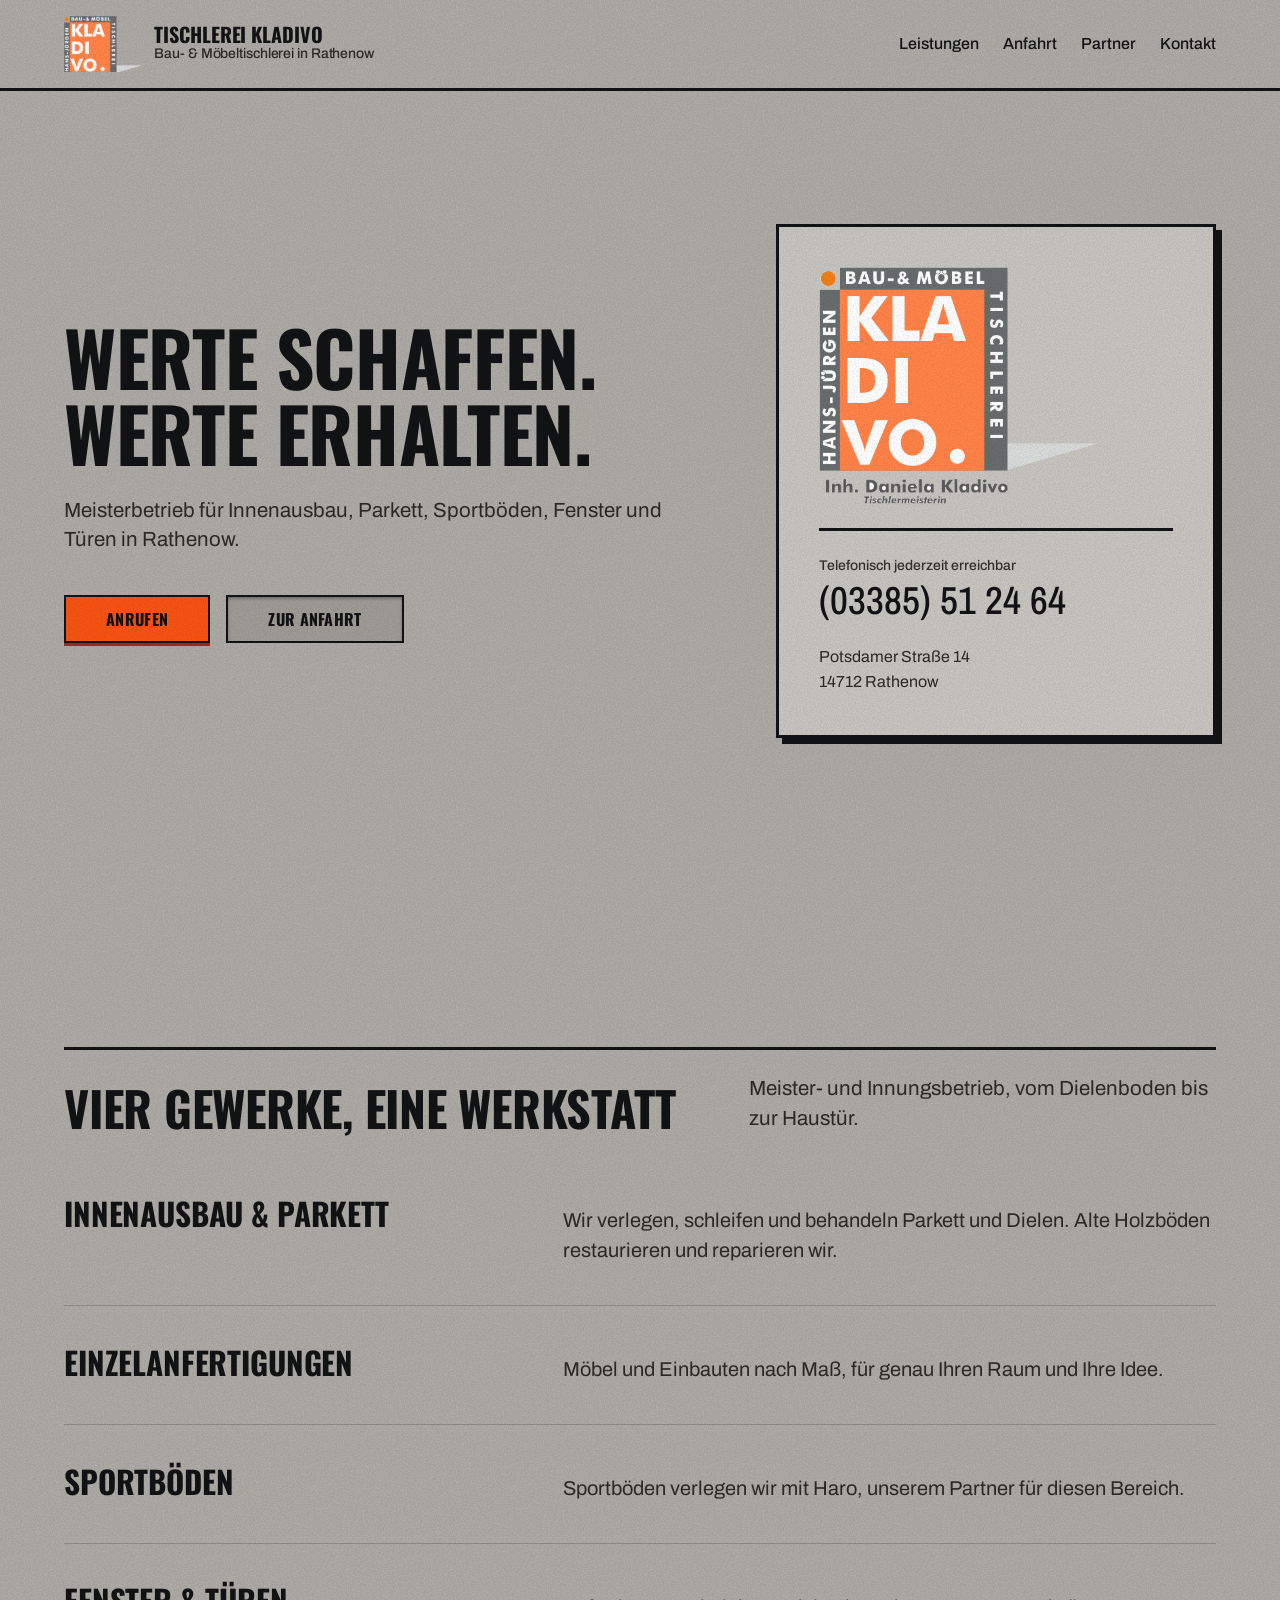
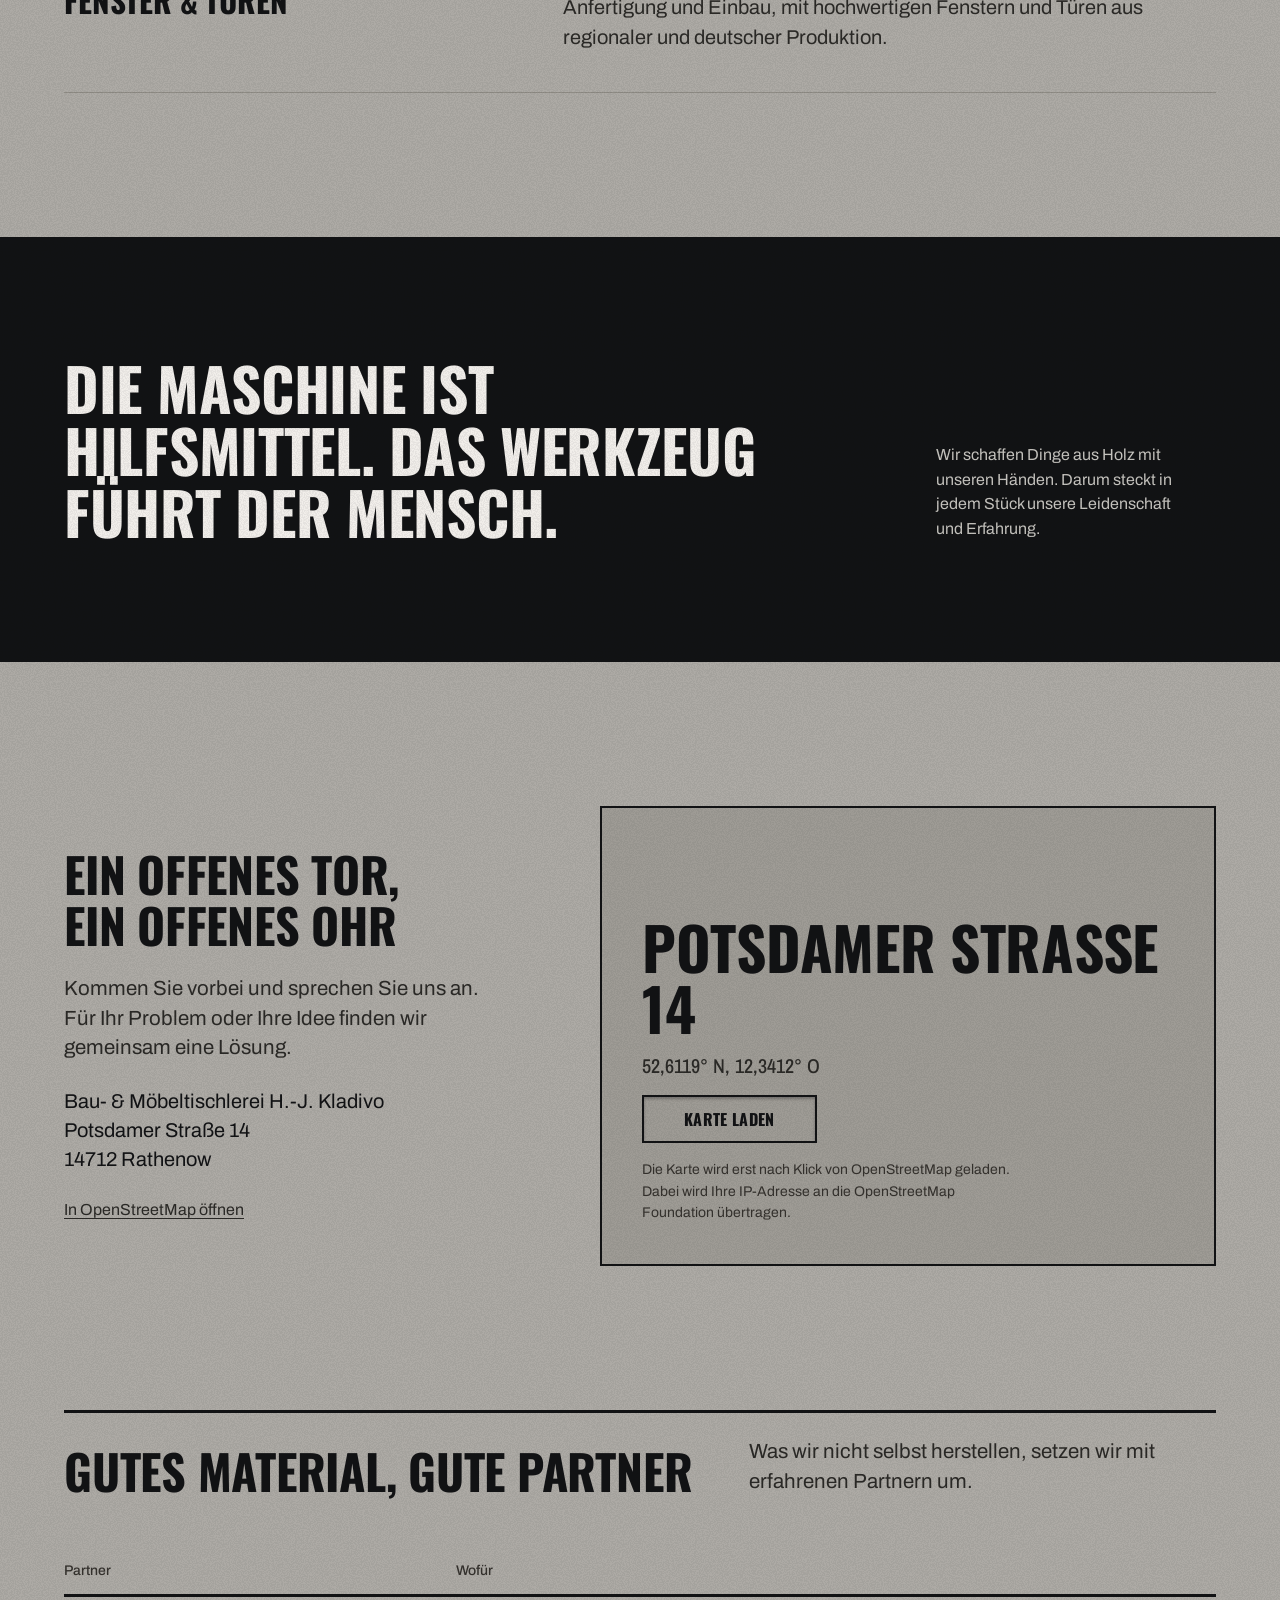
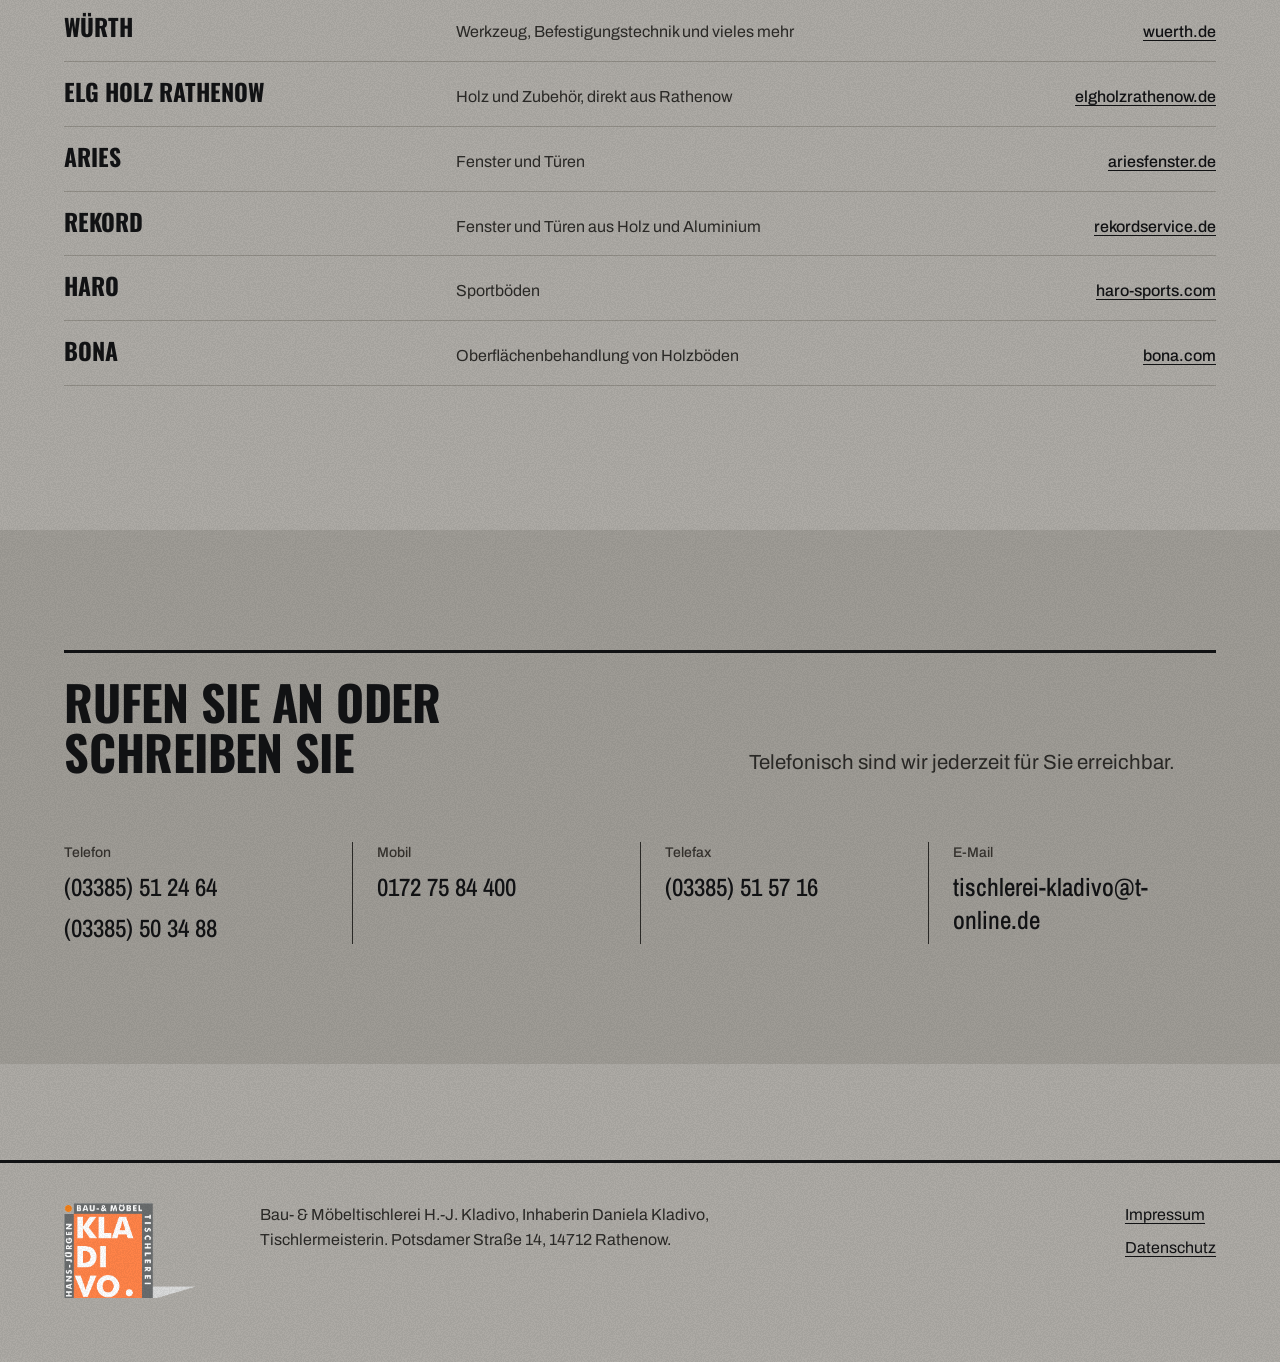
==== index.html @ 66cb930c "Neue Website der Tischlerei Kladivo Statische Neuauflage von tischlerei-kladivo.de nach den Hallmark" ====
<!doctype html>
<html lang="de">
<head>
<meta charset="utf-8">
<meta name="viewport" content="width=device-width, initial-scale=1">
<title>Bau- & Möbeltischlerei Kladivo in Rathenow</title>
<meta name="description" content="Meister- und Innungsbetrieb in Rathenow für Innenausbau, Parkett, Sportböden, Einzelanfertigungen sowie Fenster und Türen.">
<link rel="icon" href="assets/img/favicon.png" type="image/png">
<link rel="preload" href="assets/fonts/oswald-latin-700-normal.woff2" as="font" type="font/woff2" crossorigin>
<link rel="stylesheet" href="assets/css/site.css">
</head>
<body>
<a class="skip" href="#inhalt">Zum Inhalt springen</a>

<header class="nav">
  <div class="container nav__inner">
    <a class="brand" href="./" aria-label="Tischlerei Kladivo, zur Startseite">
      <img src="assets/img/kladivo-logo.png" width="413" height="295" alt="">
      <span class="brand__name">Tischlerei Kladivo<small>Bau- & Möbeltischlerei in Rathenow</small></span>
    </a>
    <nav aria-label="Hauptnavigation">
      <ul class="nav__links">
        <li><a href="#leistungen">Leistungen</a></li>
        <li><a href="#anfahrt">Anfahrt</a></li>
        <li><a href="#partner">Partner</a></li>
        <li><a href="#kontakt">Kontakt</a></li>
      </ul>
    </nav>
  </div>
</header>

<main id="inhalt">

  <section class="hero" aria-labelledby="hero-titel">
    <div class="container hero__inner">
      <div class="hero__text">
        <h1 id="hero-titel">Werte schaffen.<br>Werte erhalten.</h1>
        <p class="lead">Meisterbetrieb für Innenausbau, Parkett, Sportböden, Fenster und Türen in Rathenow.</p>
        <div class="actions">
          <a class="btn btn--primary" href="tel:+493385512464">Anrufen</a>
          <a class="btn btn--secondary" href="#anfahrt">Zur Anfahrt</a>
        </div>
      </div>
      <aside class="plate sign" aria-label="Kontakt auf einen Blick">
        <img src="assets/img/kladivo-logo-full.png" width="413" height="349" alt="Logo der Bau- & Möbeltischlerei Hans-Jürgen Kladivo, Inhaberin Daniela Kladivo, Tischlermeisterin">
        <div class="sign__phone">
          <span class="label">Telefonisch jederzeit erreichbar</span>
          <a href="tel:+493385512464">(03385) 51 24 64</a>
        </div>
        <address>Potsdamer Straße 14<br>14712 Rathenow</address>
      </aside>
    </div>
  </section>

  <section class="section" id="leistungen" aria-labelledby="leistungen-titel">
    <div class="container">
      <div class="head">
        <h2 id="leistungen-titel">Vier Gewerke, eine Werkstatt</h2>
        <p class="lead">Meister- und Innungsbetrieb, vom Dielenboden bis zur Haustür.</p>
      </div>
      <ul class="rows">
        <li>
          <h3>Innenausbau & Parkett</h3>
          <p>Wir verlegen, schleifen und behandeln Parkett und Dielen. Alte Holzböden restaurieren und reparieren wir.</p>
        </li>
        <li>
          <h3>Einzelanfertigungen</h3>
          <p>Möbel und Einbauten nach Maß, für genau Ihren Raum und Ihre Idee.</p>
        </li>
        <li>
          <h3>Sportböden</h3>
          <p>Sportböden verlegen wir mit Haro, unserem Partner für diesen Bereich.</p>
        </li>
        <li>
          <h3>Fenster & Türen</h3>
          <p>Anfertigung und Einbau, mit hochwertigen Fenstern und Türen aus regionaler und deutscher Produktion.</p>
        </li>
      </ul>
    </div>
  </section>

  <section class="band--ink" aria-label="Unser Handwerk">
    <div class="container statement">
      <blockquote>
        <p>Die Maschine ist Hilfsmittel. Das Werkzeug führt der Mensch.</p>
      </blockquote>
      <p>Wir schaffen Dinge aus Holz mit unseren Händen. Darum steckt in jedem Stück unsere Leidenschaft und Erfahrung.</p>
    </div>
  </section>

  <section class="section" id="anfahrt" aria-labelledby="anfahrt-titel">
    <div class="container visit">
      <div class="visit__text">
        <h2 id="anfahrt-titel">Ein offenes Tor, ein offenes Ohr</h2>
        <p class="lead">Kommen Sie vorbei und sprechen Sie uns an. Für Ihr Problem oder Ihre Idee finden wir gemeinsam eine Lösung.</p>
        <address>Bau- & Möbeltischlerei H.-J. Kladivo<br>Potsdamer Straße 14<br>14712 Rathenow</address>
        <p><a href="https://www.openstreetmap.org/?mlat=52.61189&amp;mlon=12.34124#map=18/52.61189/12.34124" rel="noopener">In OpenStreetMap öffnen</a></p>
      </div>
      <div class="map" id="karte" aria-label="Lage der Tischlerei">
        <div class="map__rest">
          <p class="map__street">Potsdamer Straße 14</p>
          <p class="map__coords">52,6119° N, 12,3412° O</p>
          <div class="actions">
            <button class="btn btn--secondary" type="button" id="karte-laden" hidden>Karte laden</button>
          </div>
          <p class="map__note">Die Karte wird erst nach Klick von OpenStreetMap geladen. Dabei wird Ihre IP-Adresse an die OpenStreetMap Foundation übertragen.</p>
        </div>
      </div>
    </div>
  </section>

  <section class="section" id="partner" aria-labelledby="partner-titel">
    <div class="container">
      <div class="head">
        <h2 id="partner-titel">Gutes Material, gute Partner</h2>
        <p class="lead">Was wir nicht selbst herstellen, setzen wir mit erfahrenen Partnern um.</p>
      </div>
      <table class="table">
        <thead>
          <tr><th scope="col">Partner</th><th scope="col">Wofür</th><th scope="col"><span class="visually-hidden">Website</span></th></tr>
        </thead>
        <tbody>
          <tr><td>Würth</td><td>Werkzeug, Befestigungstechnik und vieles mehr</td><td><a href="https://www.wuerth.de" rel="noopener">wuerth.de</a></td></tr>
          <tr><td>ELG Holz Rathenow</td><td>Holz und Zubehör, direkt aus Rathenow</td><td><a href="https://www.elgholzrathenow.de" rel="noopener">elgholzrathenow.de</a></td></tr>
          <tr><td>Aries</td><td>Fenster und Türen</td><td><a href="https://www.ariesfenster.de" rel="noopener">ariesfenster.de</a></td></tr>
          <tr><td>Rekord</td><td>Fenster und Türen aus Holz und Aluminium</td><td><a href="https://www.rekordservice.de" rel="noopener">rekordservice.de</a></td></tr>
          <tr><td>Haro</td><td>Sportböden</td><td><a href="https://haro-sports.com/de/" rel="noopener">haro-sports.com</a></td></tr>
          <tr><td>Bona</td><td>Oberflächenbehandlung von Holzböden</td><td><a href="https://www.bona.com/de/Deutschland/" rel="noopener">bona.com</a></td></tr>
        </tbody>
      </table>
    </div>
  </section>

  <section class="band--cast" id="kontakt" aria-labelledby="kontakt-titel">
    <div class="container">
      <div class="head">
        <h2 id="kontakt-titel">Rufen Sie an oder schreiben Sie</h2>
        <p class="lead">Telefonisch sind wir jederzeit für Sie erreichbar.</p>
      </div>
      <dl class="contacts">
        <div>
          <dt>Telefon</dt>
          <dd><a href="tel:+493385512464">(03385) 51 24 64</a></dd>
          <dd><a href="tel:+493385503488">(03385) 50 34 88</a></dd>
        </div>
        <div>
          <dt>Mobil</dt>
          <dd><a href="tel:+491727584400">0172 75 84 400</a></dd>
        </div>
        <div>
          <dt>Telefax</dt>
          <dd>(03385) 51 57 16</dd>
        </div>
        <div>
          <dt>E-Mail</dt>
          <dd><a href="mailto:tischlerei-kladivo@t-online.de">tischlerei-kladivo@t-online.de</a></dd>
        </div>
      </dl>
    </div>
  </section>

</main>

<footer class="footer">
  <div class="container footer__inner">
    <img src="assets/img/kladivo-logo.png" width="413" height="295" alt="">
    <p>Bau- & Möbeltischlerei H.-J. Kladivo, Inhaberin Daniela Kladivo, Tischlermeisterin. Potsdamer Straße 14, 14712 Rathenow.</p>
    <ul>
      <li><a href="impressum.html">Impressum</a></li>
      <li><a href="datenschutz.html">Datenschutz</a></li>
    </ul>
  </div>
</footer>

<script>
  (function () {
    var btn = document.getElementById('karte-laden');
    var box = document.getElementById('karte');
    if (!btn || !box) return;
    btn.hidden = false;
    btn.addEventListener('click', function () {
      var f = document.createElement('iframe');
      f.src = 'https://www.openstreetmap.org/export/embed.html?bbox=12.336755990982056%2C52.61048163874945%2C12.345714569091797%2C52.613299232176395&layer=mapnik&marker=52.611888829459346%2C12.341235280036926';
      f.title = 'Karte: Potsdamer Straße 14, Rathenow';
      f.loading = 'lazy';
      box.appendChild(f);
      box.querySelector('.map__rest').hidden = true;
    });
  })();
</script>
</body>
</html>
---- assets/css/site.css ----
/* Hallmark · shape: site board (a trade's notice board: contact plate, rows, statement, visit split, partner table, contact band) · genre: editorial · theme: Formwork (deal: manual) · job: hire · draw: manual
 * hero: Counter · nav: edge-aligned, the logo mark and wordmark left, four anchor links right · footer: colophon block · imagery: none (the owner's logo only) · signature: the original Kladivo logo, kept, cast on a plate with the phone number like a sign at the workshop gate · formwork: cast
 * axes: mid/display-condensed/warm · posture: restrained · contrast: pass · fold: pass · v2.0.0 */
/* Hallmark · pre-emit critique: P4 H5 E4 S4 R5 V4 · weakest: S, the trade's own slogan and its own words about the workshop carry the page instead of generic craft copy */
@import url("./tokens.css");
@import url("./base.css");

/* Fläche: Betongrau mit Körnung */
body { position: relative; isolation: isolate; }
body::after {
  content: ""; position: absolute; inset: 0; pointer-events: none; z-index: var(--z-raised);
  background-size: 200px 200px; opacity: var(--texture-opacity); mix-blend-mode: multiply;
  background-image: url("data:image/svg+xml,%3Csvg xmlns='http://www.w3.org/2000/svg' width='200' height='200'%3E%3Cfilter id='g'%3E%3CfeTurbulence type='fractalNoise' baseFrequency='0.85' numOctaves='2' stitchTiles='stitch'/%3E%3CfeColorMatrix values='0 0 0 0 0 0 0 0 0 0 0 0 0 0 0 0 0 0 9 -4'/%3E%3C/filter%3E%3Crect width='100%25' height='100%25' filter='url(%23g)'/%3E%3C/svg%3E");
}
body > * { position: relative; }

.skip { position: absolute; left: var(--space-md); top: var(--space-md); z-index: var(--z-tooltip); padding: var(--space-sm) var(--space-md); background: var(--color-plate-ink); color: var(--color-ink); transform: translateY(-200%); }
.skip:focus-visible { transform: none; }

/* Navigation */
.nav { border-bottom: var(--rule-bar) solid var(--color-ink); }
.nav__inner { display: flex; align-items: center; justify-content: space-between; gap: var(--space-lg); min-height: var(--nav-h); }
.brand { display: inline-flex; align-items: center; gap: var(--space-sm); text-decoration: none; color: var(--color-ink); }
.brand img { width: auto; height: 56px; flex-shrink: 0; }
.brand__name { font: var(--display-weight) var(--text-lg)/1.05 var(--font-display); text-transform: uppercase; letter-spacing: var(--tracking-display); white-space: nowrap; }
.brand__name small { display: block; font: 500 var(--text-sm)/1.3 var(--font-body); text-transform: none; color: var(--color-ink-2); }
.nav__links { display: flex; gap: var(--space-lg); margin: 0; padding: 0; list-style: none; }
.nav__links a { display: inline-block; padding-block: var(--space-xs); font-weight: 500; font-size: var(--text-md); text-decoration: none; color: var(--color-ink); white-space: nowrap; transition: color var(--dur-short) var(--ease-out); }
.nav__links a:hover { color: var(--color-accent-deep); text-decoration: underline; text-decoration-thickness: 2px; }

/* Buttons */
.btn { display: inline-flex; align-items: center; justify-content: center; min-height: 48px; padding: 0 var(--space-xl); border: 2px solid var(--color-ink); border-radius: 0; font: var(--display-weight) var(--text-md)/1 var(--font-display); text-transform: uppercase; letter-spacing: 0.02em; white-space: nowrap; text-decoration: none; cursor: pointer;
  transition: translate var(--dur-micro) var(--ease-out), box-shadow var(--dur-micro) var(--ease-out), background-color var(--dur-short) var(--ease-out); }
.btn--primary { background: var(--color-accent); color: var(--color-accent-ink); box-shadow: 0 3px 0 var(--color-accent-deep); }
.btn--primary:hover { background: color-mix(in oklab, var(--color-accent) 88%, var(--color-plate-ink)); }
.btn--primary:active { translate: 0 3px; box-shadow: 0 0 0 var(--color-accent-deep); }
.btn--secondary { background: var(--color-paper-2); color: var(--color-ink); box-shadow: inset 0 2px 3px color-mix(in oklab, var(--color-ink) 30%, transparent); }
.btn--secondary:hover { background: var(--color-paper-3); }
.btn--secondary:active { translate: 0 1px; }
.btn:disabled, .btn[aria-disabled="true"] { opacity: 0.55; cursor: not-allowed; translate: none; }
.btn[aria-busy="true"] { cursor: progress; }
.actions { display: flex; flex-wrap: wrap; gap: var(--space-md); }

/* Plate (gegossene Tafel) */
.plate { background: var(--color-plate); border: var(--rule-bar) solid var(--color-ink); box-shadow: var(--shadow-card); }

/* Hero */
.hero__inner { display: grid; grid-template-columns: minmax(0, 7fr) minmax(0, 5fr); gap: var(--space-3xl); align-items: center; min-height: calc(100svh - var(--nav-h)); padding-block: var(--space-2xl) var(--space-3xl); }
.hero__text { display: grid; gap: var(--space-lg); }
.hero h1 { line-height: 1.02; max-width: none; }
.hero .lead { color: var(--color-ink-2); }
.hero .actions { margin-top: var(--space-md); }
.sign { padding: var(--space-xl); display: grid; gap: var(--space-lg); }
.sign img { width: 100%; max-width: 280px; height: auto; }
.sign__phone { display: grid; gap: var(--space-2xs); padding-top: var(--space-lg); border-top: var(--rule-bar) solid var(--color-ink); }
.sign__phone a { font: 500 var(--text-3xl)/1.05 var(--font-outlier); font-variant-numeric: tabular-nums; text-decoration: none; color: var(--color-ink); white-space: nowrap; }
.sign__phone a:hover { color: var(--color-accent-deep); text-decoration: underline; text-decoration-thickness: 2px; }
.label { font-size: var(--text-sm); font-weight: 500; color: var(--color-muted); }
.sign address { font-style: normal; color: var(--color-ink-2); }

/* Abschnitte */
.section { padding-block: var(--section-gap) 0; }
.section--last { padding-bottom: var(--section-gap); }
.head { display: grid; grid-template-columns: minmax(0, 7fr) minmax(0, 5fr); gap: var(--gap-columns); align-items: end; padding-top: var(--space-lg); border-top: var(--rule-bar) solid var(--color-ink); margin-bottom: var(--space-2xl); }
.head .lead { color: var(--color-ink-2); }

/* Leistungen: Zeilen */
.rows { margin: 0; padding: 0; list-style: none; }
.rows li { display: grid; grid-template-columns: minmax(0, 5fr) minmax(0, 7fr); gap: var(--gap-columns); align-items: baseline; padding-block: var(--space-xl); border-bottom: var(--rule-hair) solid var(--color-paper-3); }
.rows li:first-child { padding-top: 0; }
.rows h3 { font-size: var(--text-2xl); line-height: 1.05; }
.rows p { color: var(--color-ink-2); font-size: var(--text-lg); line-height: 1.5; }

/* Leitsatz auf dunklem Band */
.band--ink { --color-focus: var(--color-accent); background: var(--color-ink); color: var(--color-plate-ink); padding-block: var(--section-gap-s); margin-top: var(--section-gap); }
.statement { display: grid; grid-template-columns: minmax(0, 9fr) minmax(0, 3fr); gap: var(--gap-columns); align-items: end; }
.statement blockquote { margin: 0; }
.statement blockquote p { font: var(--display-weight) var(--text-display-s)/1.04 var(--font-display); text-transform: uppercase; letter-spacing: var(--tracking-display); max-width: 24ch; text-wrap: balance; color: var(--color-plate-ink); }
.statement > p { color: var(--color-plate); max-width: 34ch; }

/* Besuch: Split mit Karte */
.visit { display: grid; grid-template-columns: minmax(0, 5fr) minmax(0, 7fr); gap: var(--space-3xl); align-items: center; }
.visit__text { display: grid; gap: var(--space-lg); }
.visit__text p { color: var(--color-ink-2); }
.visit__text address { font-style: normal; font-size: var(--text-lg); line-height: 1.45; color: var(--color-ink); }
.map { position: relative; min-height: 460px; border: 2px solid var(--color-ink); background: var(--color-paper-2); display: grid; }
.map__rest { display: grid; align-content: end; gap: var(--space-md); padding: var(--space-xl); }
.map__street { font: var(--display-weight) var(--text-display-s)/1.02 var(--font-display); text-transform: uppercase; letter-spacing: var(--tracking-display); color: var(--color-ink); }
.map__coords { font: 500 var(--text-lg)/1.3 var(--font-outlier); font-variant-numeric: tabular-nums; color: var(--color-ink-2); }
.map__note { font-size: var(--text-sm); color: var(--color-muted); max-width: 46ch; }
.map iframe { position: absolute; inset: 0; width: 100%; height: 100%; border: 0; }

/* Partner: Tabelle */
.table { width: 100%; border-collapse: collapse; }
.table th { text-align: left; font-size: var(--text-sm); font-weight: 500; color: var(--color-muted); padding: 0 var(--space-md) var(--space-sm) 0; border-bottom: var(--rule-bar) solid var(--color-ink); white-space: nowrap; }
.table td { padding: var(--space-md) var(--space-md) var(--space-md) 0; border-bottom: var(--rule-hair) solid var(--color-paper-3); vertical-align: baseline; color: var(--color-ink-2); }
.table td:first-child { font: var(--display-weight) var(--text-title)/1.2 var(--font-display); text-transform: uppercase; color: var(--color-ink); width: 34%; }
.table td:last-child { text-align: right; padding-right: 0; white-space: nowrap; }
.table a { color: var(--color-ink); font-weight: 500; }
.table a:hover { color: var(--color-accent-deep); text-decoration-thickness: 2px; }

/* Kontakt: Band */
.band--cast { background: var(--color-paper-2); padding-block: var(--section-gap-s); margin-top: var(--section-gap); }
.band--cast .head { border-top-color: var(--color-ink); }
.contacts { display: grid; grid-template-columns: repeat(4, minmax(0, 1fr)); margin: 0; }
.contacts > div { display: grid; align-content: start; gap: var(--space-xs); padding-inline: var(--space-lg); border-left: var(--rule-hair) solid var(--color-ink-2); }
.contacts > div:first-child { padding-left: 0; border-left: 0; }
.contacts > div:last-child { padding-right: 0; }
.contacts dt { font-size: var(--text-sm); font-weight: 500; color: var(--color-muted); }
.contacts dd { margin: 0; font: 500 var(--text-xl)/1.3 var(--font-outlier); font-variant-numeric: tabular-nums; color: var(--color-ink); overflow-wrap: anywhere; }
.contacts dd a { text-decoration: none; }
.contacts dd a:hover { color: var(--color-accent-deep); text-decoration: underline; text-decoration-thickness: 2px; }
.contacts__note { margin-top: var(--space-xl); color: var(--color-ink-2); }

/* Fußzeile */
.footer { padding-block: var(--space-3xl) var(--space-2xl); }
.footer__inner { display: grid; grid-template-columns: auto minmax(0, 1fr) auto; gap: var(--space-2xl); align-items: start; padding-top: var(--space-xl); border-top: var(--rule-bar) solid var(--color-ink); }
.footer img { width: 132px; height: auto; }
.footer p { color: var(--color-ink-2); max-width: 52ch; }
.footer ul { display: grid; gap: var(--space-xs); margin: 0; padding: 0; list-style: none; }
.footer ul a { color: var(--color-ink); }
.footer ul a:hover { color: var(--color-accent-deep); text-decoration-thickness: 2px; }

/* Unterseiten (Impressum, Datenschutz) */
.doc { padding-block: var(--space-3xl) var(--section-gap); }
.doc h1 { font-size: var(--text-section); margin-bottom: var(--space-2xl); }
.doc h2 { font-size: var(--text-title); margin-top: var(--space-2xl); margin-bottom: var(--space-sm); }
.doc p, .doc address, .doc li { max-width: 68ch; color: var(--color-ink-2); line-height: 1.7; }
.doc p + p { margin-top: var(--space-md); }
.doc address { font-style: normal; }
.doc ul { padding-left: var(--space-lg); margin: var(--space-sm) 0 0; }
.doc__body { border-top: var(--rule-bar) solid var(--color-ink); padding-top: var(--space-xl); }

/* Responsiv */
@media (max-width: 60rem) {
  :root { --nav-h: 72px; }
  .nav__inner { flex-wrap: wrap; row-gap: 0; padding-block: var(--space-sm); }
  .nav__links { width: 100%; overflow-x: auto; gap: var(--space-lg); padding-bottom: var(--space-2xs); }
  .brand img { height: 44px; }
  .hero__inner { grid-template-columns: minmax(0, 1fr); min-height: 0; gap: var(--space-2xl); padding-block: var(--space-2xl); }
  .head, .statement, .visit { grid-template-columns: minmax(0, 1fr); }
  .visit { gap: var(--space-xl); }
  .rows li { grid-template-columns: minmax(0, 1fr); gap: var(--space-sm); }
  .contacts { grid-template-columns: repeat(2, minmax(0, 1fr)); row-gap: var(--space-xl); }
  .contacts > div:nth-child(3) { padding-left: 0; border-left: 0; }
  .footer__inner { grid-template-columns: minmax(0, 1fr); gap: var(--space-lg); }
  .map { min-height: 340px; }
}
@media (max-width: 40rem) {
  .sign { padding: var(--space-lg); }
  .sign__phone a { font-size: var(--text-2xl); }
  .contacts { grid-template-columns: minmax(0, 1fr); }
  .contacts > div { padding-inline: 0; border-left: 0; padding-top: var(--space-md); border-top: var(--rule-hair) solid var(--color-ink-2); }
  .contacts > div:first-child { border-top: 0; padding-top: 0; }
  .table thead { display: none; }
  .table tr { display: grid; grid-template-columns: minmax(0, 1fr) auto; column-gap: var(--space-md); padding-block: var(--space-md); border-bottom: var(--rule-hair) solid var(--color-paper-3); }
  .table td { border: 0; padding: 0; width: auto; }
  .table td:first-child { width: auto; }
  .table td:nth-child(2) { grid-column: 1 / -1; grid-row: 2; }
  .table td:last-child { grid-column: 2; grid-row: 1; }
}
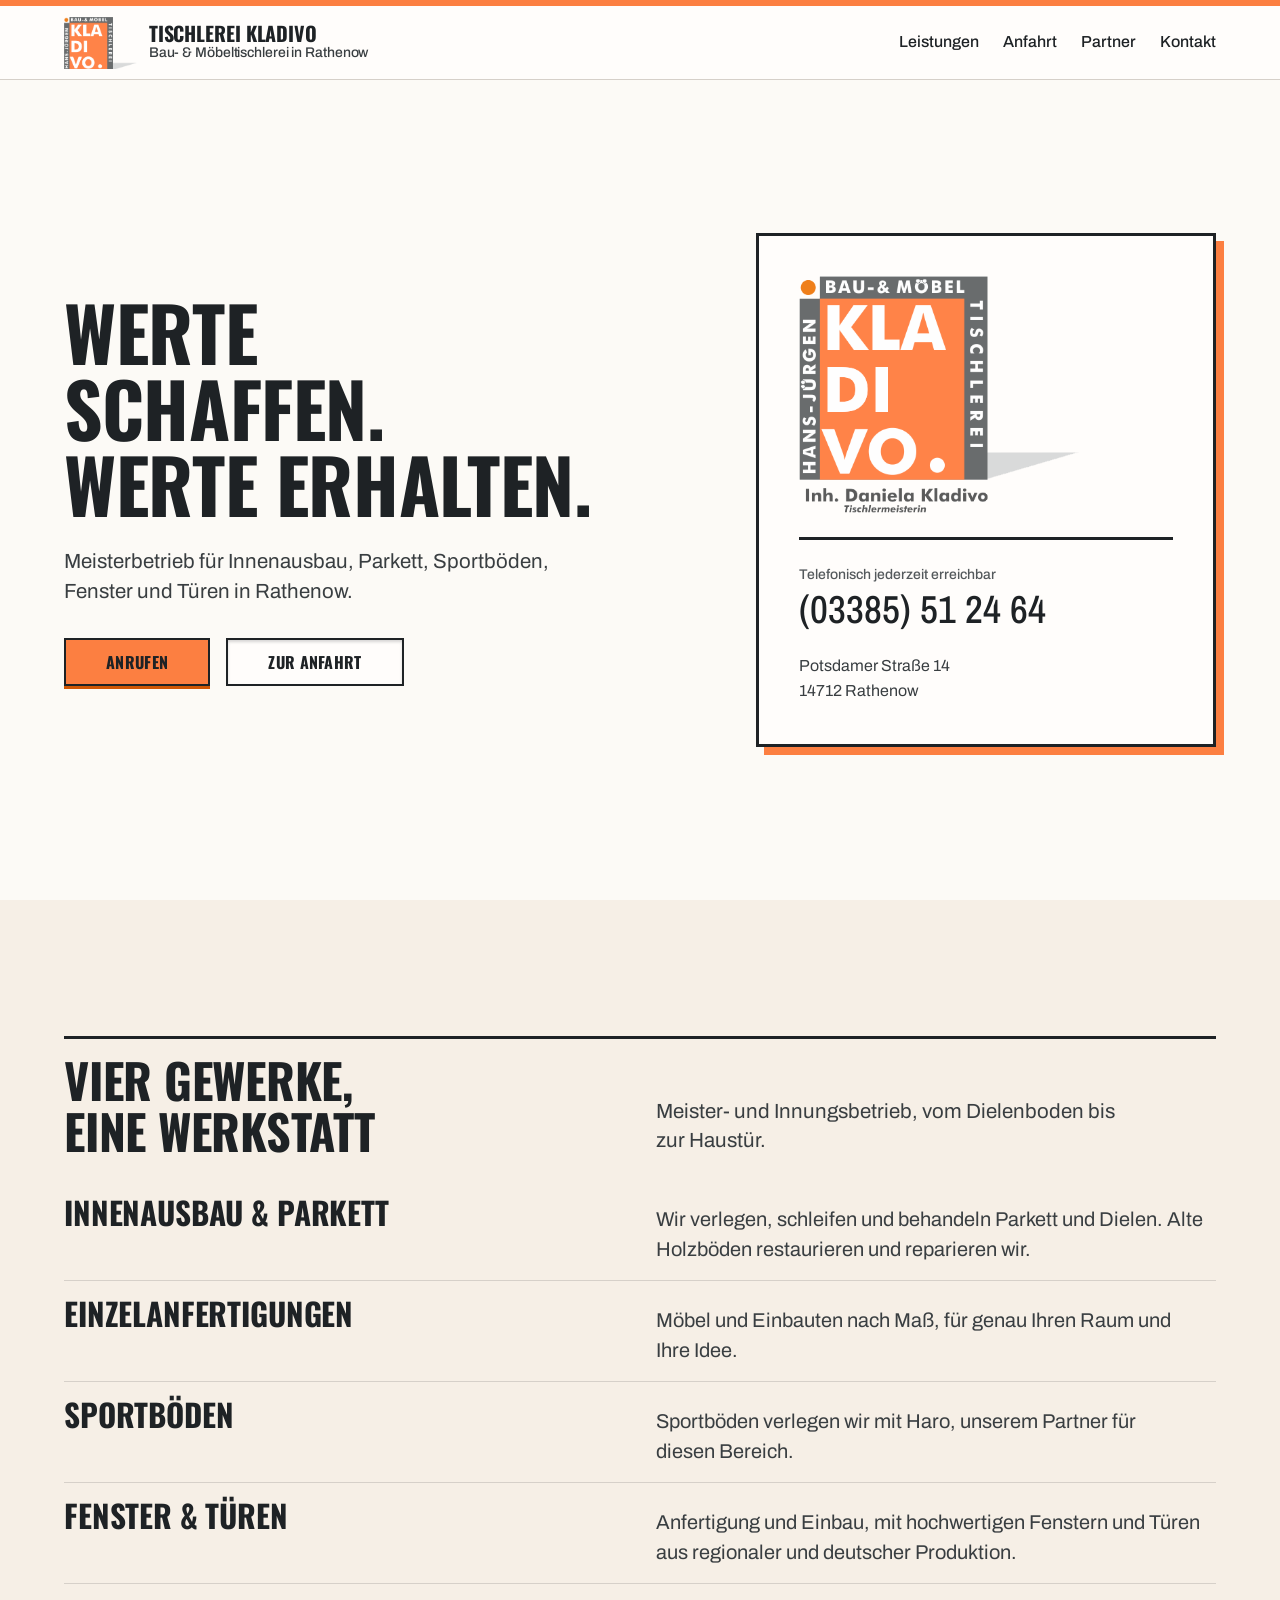
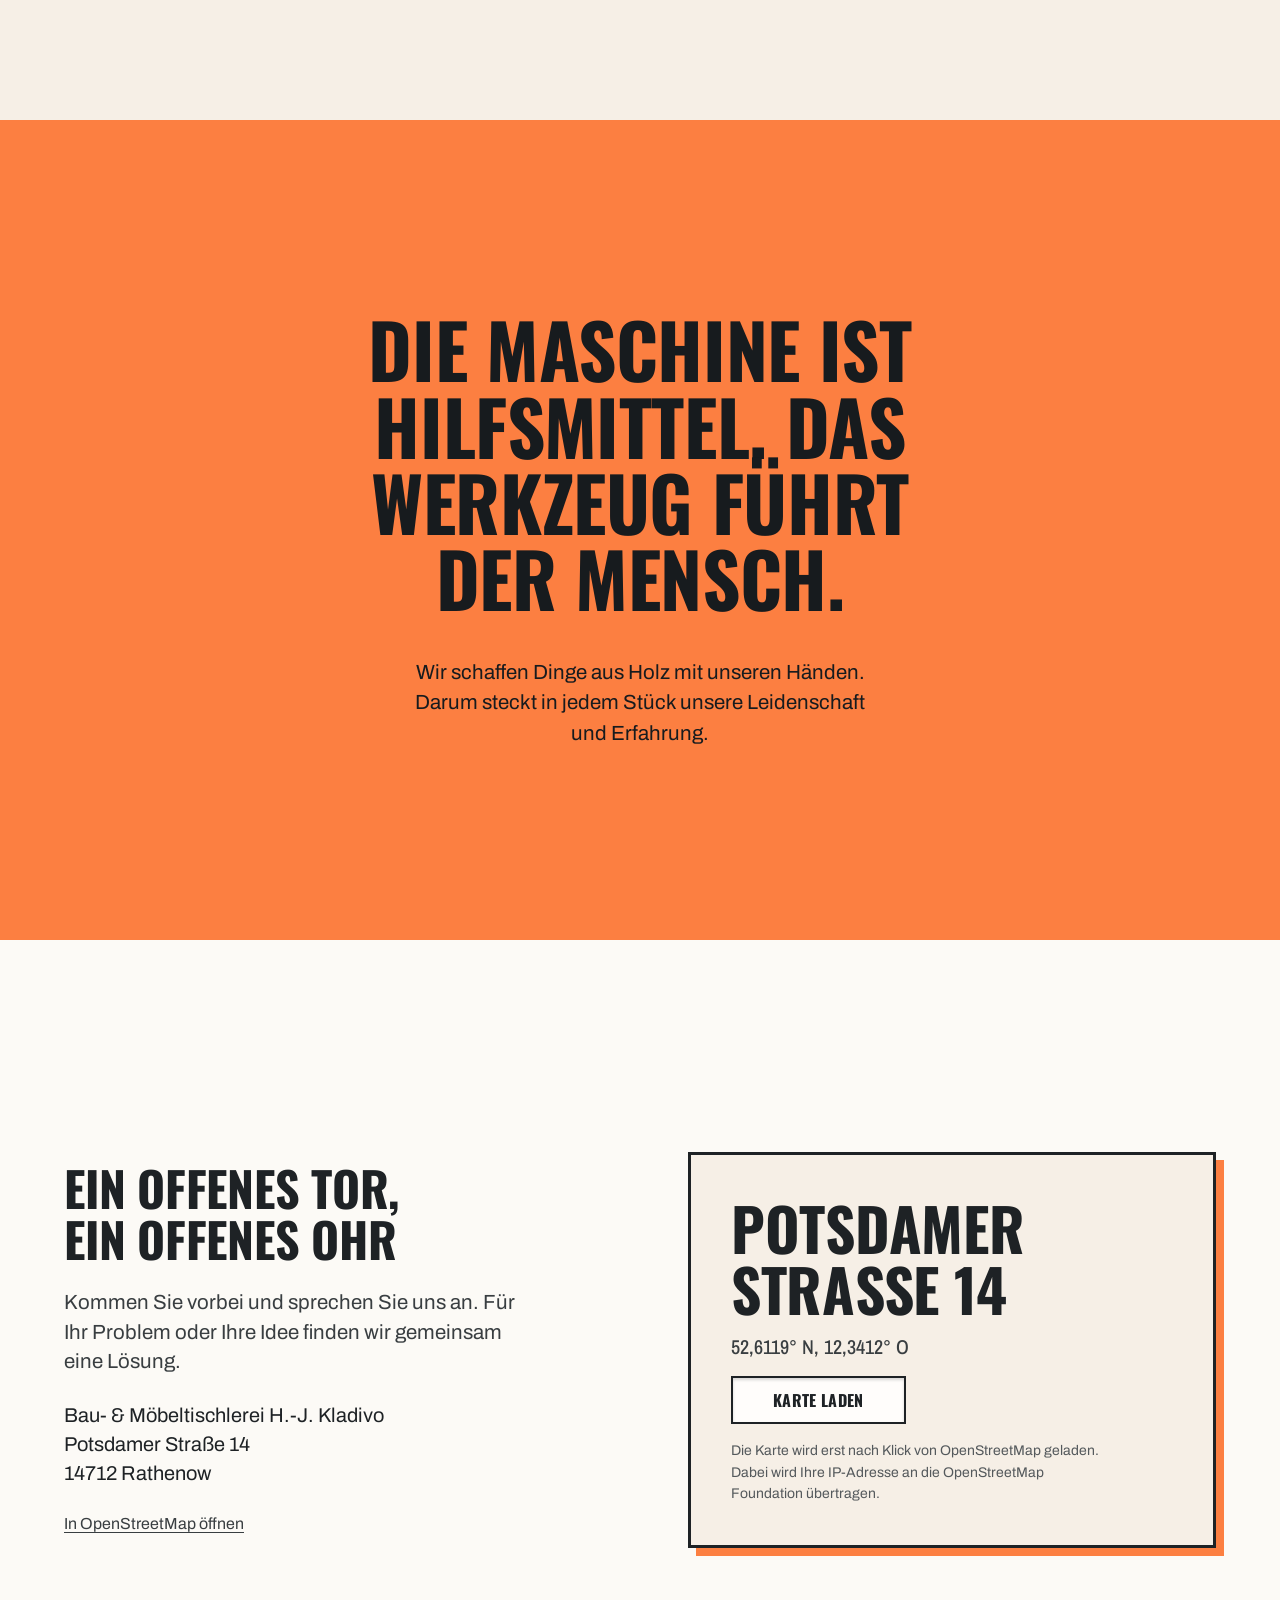
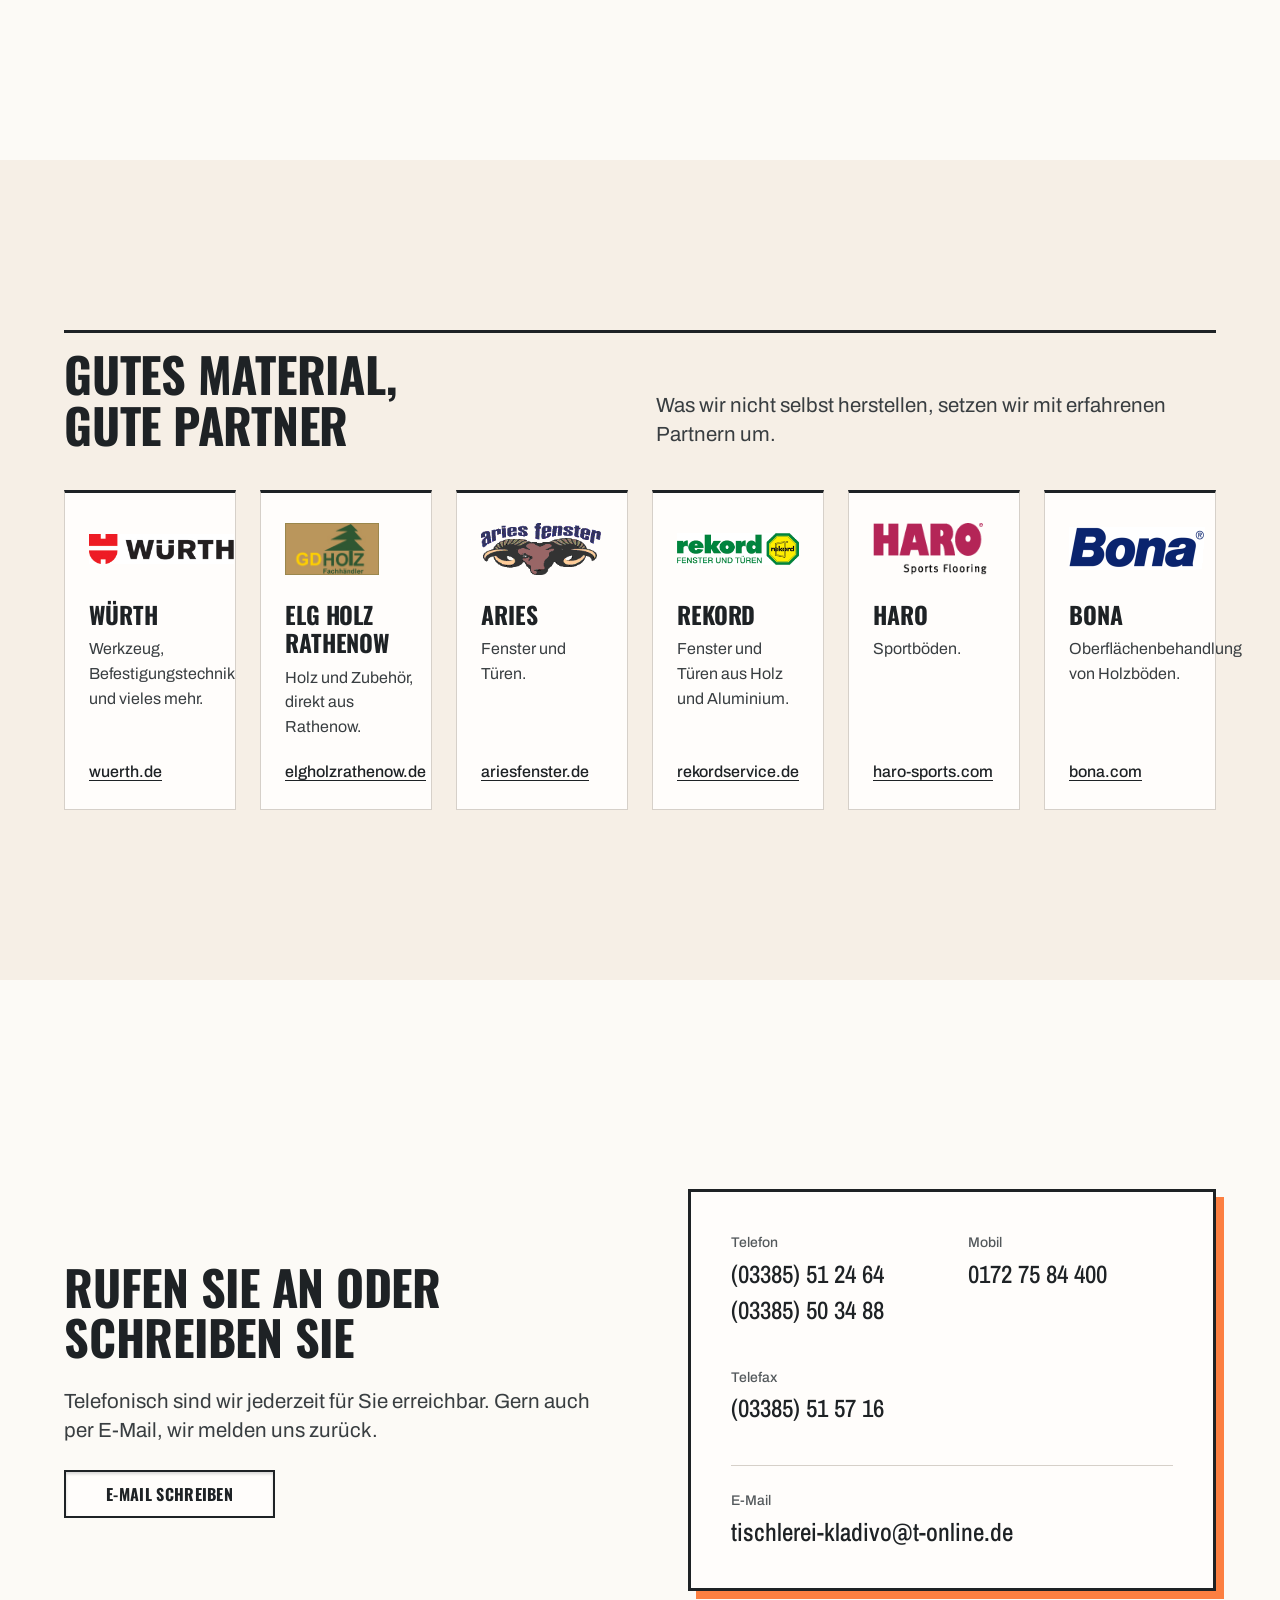
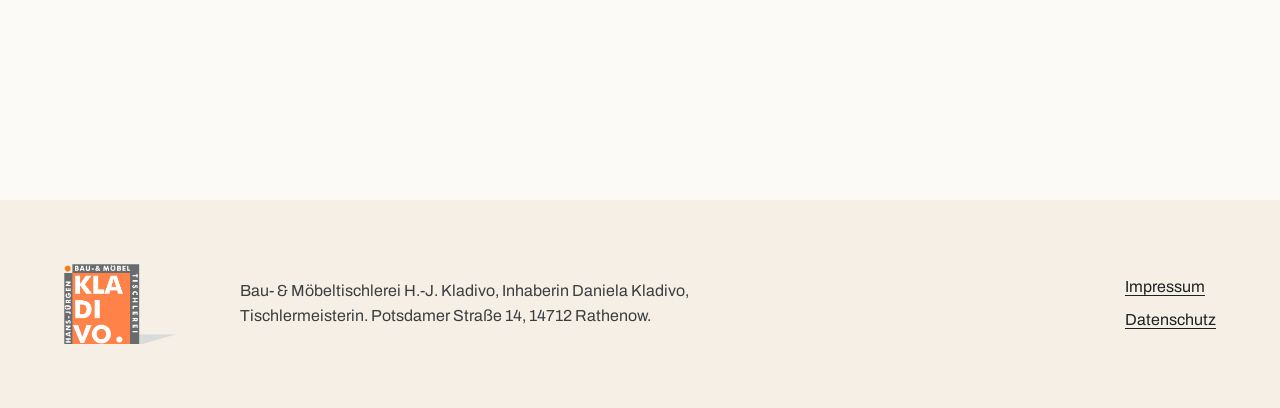
==== commit ecc47788: "Partnerlogos und bildschirmfüllende Sektionen auf allen Geräten - Partner als Kacheln mit ihren Logo" ====
--- a/index.html
+++ b/index.html
@@ -19,19 +19,22 @@
       <span class="brand__name">Tischlerei Kladivo<small>Bau- & Möbeltischlerei in Rathenow</small></span>
     </a>
     <nav aria-label="Hauptnavigation">
-      <ul class="nav__links">
+      <details class="menu" open>
+        <summary>Menü</summary>
+        <ul class="nav__links">
         <li><a href="#leistungen">Leistungen</a></li>
         <li><a href="#anfahrt">Anfahrt</a></li>
         <li><a href="#partner">Partner</a></li>
         <li><a href="#kontakt">Kontakt</a></li>
       </ul>
+      </details>
     </nav>
   </div>
 </header>
 
 <main id="inhalt">
 
-  <section class="hero" aria-labelledby="hero-titel">
+  <section class="hero panel" aria-labelledby="hero-titel">
     <div class="container hero__inner">
       <div class="hero__text">
         <h1 id="hero-titel">Werte schaffen.<br>Werte erhalten.</h1>
@@ -52,7 +55,7 @@
     </div>
   </section>
 
-  <section class="section" id="leistungen" aria-labelledby="leistungen-titel">
+  <section class="panel panel--tint" id="leistungen" aria-labelledby="leistungen-titel">
     <div class="container">
       <div class="head">
         <h2 id="leistungen-titel">Vier Gewerke, eine Werkstatt</h2>
@@ -79,7 +82,7 @@
     </div>
   </section>
 
-  <section class="band--ink" aria-label="Unser Handwerk">
+  <section class="panel panel--field" aria-label="Unser Handwerk">
     <div class="container statement">
       <blockquote>
         <p>Die Maschine ist Hilfsmittel. Das Werkzeug führt der Mensch.</p>
@@ -88,7 +91,7 @@
     </div>
   </section>
 
-  <section class="section" id="anfahrt" aria-labelledby="anfahrt-titel">
+  <section class="panel" id="anfahrt" aria-labelledby="anfahrt-titel">
     <div class="container visit">
       <div class="visit__text">
         <h2 id="anfahrt-titel">Ein offenes Tor, ein offenes Ohr</h2>
@@ -109,35 +112,63 @@
     </div>
   </section>
 
-  <section class="section" id="partner" aria-labelledby="partner-titel">
+  <section class="panel panel--tint" id="partner" aria-labelledby="partner-titel">
     <div class="container">
       <div class="head">
         <h2 id="partner-titel">Gutes Material, gute Partner</h2>
         <p class="lead">Was wir nicht selbst herstellen, setzen wir mit erfahrenen Partnern um.</p>
       </div>
-      <table class="table">
-        <thead>
-          <tr><th scope="col">Partner</th><th scope="col">Wofür</th><th scope="col"><span class="visually-hidden">Website</span></th></tr>
-        </thead>
-        <tbody>
-          <tr><td>Würth</td><td>Werkzeug, Befestigungstechnik und vieles mehr</td><td><a href="https://www.wuerth.de" rel="noopener">wuerth.de</a></td></tr>
-          <tr><td>ELG Holz Rathenow</td><td>Holz und Zubehör, direkt aus Rathenow</td><td><a href="https://www.elgholzrathenow.de" rel="noopener">elgholzrathenow.de</a></td></tr>
-          <tr><td>Aries</td><td>Fenster und Türen</td><td><a href="https://www.ariesfenster.de" rel="noopener">ariesfenster.de</a></td></tr>
-          <tr><td>Rekord</td><td>Fenster und Türen aus Holz und Aluminium</td><td><a href="https://www.rekordservice.de" rel="noopener">rekordservice.de</a></td></tr>
-          <tr><td>Haro</td><td>Sportböden</td><td><a href="https://haro-sports.com/de/" rel="noopener">haro-sports.com</a></td></tr>
-          <tr><td>Bona</td><td>Oberflächenbehandlung von Holzböden</td><td><a href="https://www.bona.com/de/Deutschland/" rel="noopener">bona.com</a></td></tr>
-        </tbody>
-      </table>
-    </div>
-  </section>
-
-  <section class="band--cast" id="kontakt" aria-labelledby="kontakt-titel">
-    <div class="container">
-      <div class="head">
+      <ul class="partners">
+        <li class="partner">
+          <div class="partner__logo"><img src="assets/img/partner/wuerth.png" width="240" height="51" alt="Logo Würth"></div>
+          <h3>Würth</h3>
+          <p>Werkzeug, Befestigungstechnik und vieles mehr.</p>
+          <a href="https://www.wuerth.de" rel="noopener">wuerth.de</a>
+        </li>
+        <li class="partner">
+          <div class="partner__logo"><img src="assets/img/partner/elg-gd-holz.png" width="195" height="108" alt="Logo ELG Holz Rathenow"></div>
+          <h3>ELG Holz Rathenow</h3>
+          <p>Holz und Zubehör, direkt aus Rathenow.</p>
+          <a href="https://www.elgholzrathenow.de" rel="noopener">elgholzrathenow.de</a>
+        </li>
+        <li class="partner">
+          <div class="partner__logo"><img src="assets/img/partner/aries.png" width="182" height="79" alt="Logo Aries"></div>
+          <h3>Aries</h3>
+          <p>Fenster und Türen.</p>
+          <a href="https://www.ariesfenster.de" rel="noopener">ariesfenster.de</a>
+        </li>
+        <li class="partner">
+          <div class="partner__logo"><img src="assets/img/partner/rekord.png" width="226" height="61" alt="Logo Rekord"></div>
+          <h3>Rekord</h3>
+          <p>Fenster und Türen aus Holz und Aluminium.</p>
+          <a href="https://www.rekordservice.de" rel="noopener">rekordservice.de</a>
+        </li>
+        <li class="partner">
+          <div class="partner__logo"><img src="assets/img/partner/haro.png" width="142" height="65" alt="Logo Haro"></div>
+          <h3>Haro</h3>
+          <p>Sportböden.</p>
+          <a href="https://haro-sports.com/de/" rel="noopener">haro-sports.com</a>
+        </li>
+        <li class="partner">
+          <div class="partner__logo"><img src="assets/img/partner/bona.png" width="136" height="43" alt="Logo Bona"></div>
+          <h3>Bona</h3>
+          <p>Oberflächenbehandlung von Holzböden.</p>
+          <a href="https://www.bona.com/de/Deutschland/" rel="noopener">bona.com</a>
+        </li>
+      </ul>
+    </div>
+  </section>
+
+  <section class="panel" id="kontakt" aria-labelledby="kontakt-titel">
+    <div class="container contact">
+      <div class="contact__text">
         <h2 id="kontakt-titel">Rufen Sie an oder schreiben Sie</h2>
-        <p class="lead">Telefonisch sind wir jederzeit für Sie erreichbar.</p>
-      </div>
-      <dl class="contacts">
+        <p class="lead">Telefonisch sind wir jederzeit für Sie erreichbar. Gern auch per E-Mail, wir melden uns zurück.</p>
+        <div class="actions">
+          <a class="btn btn--secondary" href="mailto:tischlerei-kladivo@t-online.de">E-Mail schreiben</a>
+        </div>
+      </div>
+      <dl class="plate contacts">
         <div>
           <dt>Telefon</dt>
           <dd><a href="tel:+493385512464">(03385) 51 24 64</a></dd>
@@ -151,7 +182,7 @@
           <dt>Telefax</dt>
           <dd>(03385) 51 57 16</dd>
         </div>
-        <div>
+        <div class="wide">
           <dt>E-Mail</dt>
           <dd><a href="mailto:tischlerei-kladivo@t-online.de">tischlerei-kladivo@t-online.de</a></dd>
         </div>
@@ -188,5 +219,15 @@
     });
   })();
 </script>
+<script>
+  (function () {
+    var m = document.querySelector('.menu');
+    if (!m) return;
+    var mq = window.matchMedia('(max-width: 60rem)');
+    function sync() { m.open = !mq.matches; }
+    sync(); mq.addEventListener('change', sync);
+    m.querySelectorAll('a').forEach(function (a) { a.addEventListener('click', function () { if (mq.matches) m.open = false; }); });
+  })();
+</script>
 </body>
 </html>
--- a/assets/css/site.css
+++ b/assets/css/site.css
@@ -1,161 +1,207 @@
-/* Hallmark · shape: site board (a trade's notice board: contact plate, rows, statement, visit split, partner table, contact band) · genre: editorial · theme: Formwork (deal: manual) · job: hire · draw: manual
- * hero: Counter · nav: edge-aligned, the logo mark and wordmark left, four anchor links right · footer: colophon block · imagery: none (the owner's logo only) · signature: the original Kladivo logo, kept, cast on a plate with the phone number like a sign at the workshop gate · formwork: cast
- * axes: mid/display-condensed/warm · posture: restrained · contrast: pass · fold: pass · v2.0.0 */
-/* Hallmark · pre-emit critique: P4 H5 E4 S4 R5 V4 · weakest: S, the trade's own slogan and its own words about the workshop carry the page instead of generic craft copy */
+/* Hallmark · shape: site board (full-screen panels: contact plate, rows, statement, visit split, partner tiles, contact plate) · genre: editorial · theme: custom (from Formwork, repainted on request) · job: hire · idea: "the workshop's own sign, set out in daylight" · vibe: "bright workshop, warm white, logo orange, plain talk"
+ * paper: oklch(98.5% 0.006 75) · accent: oklch(73% 0.17 45) · display: Oswald · body: Archivo · hero: Counter · nav: sticky edge-aligned bar under an orange strip, logo and wordmark left, four anchor links right, a menu disclosure under 60rem · footer: colophon block · imagery: the owner's logo and the partners' own logos · signature: the original Kladivo logo on a white plate with a hard orange shadow, beside the phone number
+ * axes: light/display-condensed/warm · posture: committed (the logo orange carries the statement panel, the strip and the plate shadows) · contrast: pass · fold: pass · v2.0.0 */
+/* Hallmark · pre-emit critique: P4 H5 E4 S4 R4 V4 · weakest: R, the orange field is loud; kept to one panel, the strip and the plate shadows so it reads as the logo, not as a sale */
 @import url("./tokens.css");
 @import url("./base.css");
 
-/* Fläche: Betongrau mit Körnung */
-body { position: relative; isolation: isolate; }
-body::after {
-  content: ""; position: absolute; inset: 0; pointer-events: none; z-index: var(--z-raised);
-  background-size: 200px 200px; opacity: var(--texture-opacity); mix-blend-mode: multiply;
-  background-image: url("data:image/svg+xml,%3Csvg xmlns='http://www.w3.org/2000/svg' width='200' height='200'%3E%3Cfilter id='g'%3E%3CfeTurbulence type='fractalNoise' baseFrequency='0.85' numOctaves='2' stitchTiles='stitch'/%3E%3CfeColorMatrix values='0 0 0 0 0 0 0 0 0 0 0 0 0 0 0 0 0 0 9 -4'/%3E%3C/filter%3E%3Crect width='100%25' height='100%25' filter='url(%23g)'/%3E%3C/svg%3E");
-}
-body > * { position: relative; }
-
-.skip { position: absolute; left: var(--space-md); top: var(--space-md); z-index: var(--z-tooltip); padding: var(--space-sm) var(--space-md); background: var(--color-plate-ink); color: var(--color-ink); transform: translateY(-200%); }
+:root { --nav-h: 80px; --panel-pad: var(--space-3xl); --head-gap: var(--space-2xl); }
+@media (max-width: 60rem) { :root { --nav-h: 68px; --panel-pad: var(--space-2xl); --head-gap: var(--space-xl); } }
+@media (max-width: 40rem) { :root { --nav-h: 64px; --panel-pad: var(--space-xl); --head-gap: var(--space-lg); } }
+html { scroll-padding-top: var(--nav-h); }
+
+.skip { position: absolute; left: var(--space-md); top: var(--space-md); z-index: var(--z-tooltip); padding: var(--space-sm) var(--space-md); background: var(--color-plate); color: var(--color-ink); transform: translateY(-200%); }
 .skip:focus-visible { transform: none; }
 
-/* Navigation */
-.nav { border-bottom: var(--rule-bar) solid var(--color-ink); }
-.nav__inner { display: flex; align-items: center; justify-content: space-between; gap: var(--space-lg); min-height: var(--nav-h); }
-.brand { display: inline-flex; align-items: center; gap: var(--space-sm); text-decoration: none; color: var(--color-ink); }
-.brand img { width: auto; height: 56px; flex-shrink: 0; }
+/* Navigation: klebt oben, feste Höhe */
+.nav { position: sticky; top: 0; z-index: var(--z-sticky-nav); height: var(--nav-h); border-top: 6px solid var(--color-accent); border-bottom: var(--rule-hair) solid var(--color-rule); background: var(--color-plate); }
+.nav__inner { display: flex; align-items: center; justify-content: space-between; gap: var(--space-lg); height: 100%; }
+.brand { display: inline-flex; align-items: center; gap: var(--space-sm); min-width: 0; text-decoration: none; color: var(--color-ink); }
+.brand img { width: auto; height: calc(var(--nav-h) - 28px); flex-shrink: 0; }
 .brand__name { font: var(--display-weight) var(--text-lg)/1.05 var(--font-display); text-transform: uppercase; letter-spacing: var(--tracking-display); white-space: nowrap; }
 .brand__name small { display: block; font: 500 var(--text-sm)/1.3 var(--font-body); text-transform: none; color: var(--color-ink-2); }
 .nav__links { display: flex; gap: var(--space-lg); margin: 0; padding: 0; list-style: none; }
 .nav__links a { display: inline-block; padding-block: var(--space-xs); font-weight: 500; font-size: var(--text-md); text-decoration: none; color: var(--color-ink); white-space: nowrap; transition: color var(--dur-short) var(--ease-out); }
 .nav__links a:hover { color: var(--color-accent-deep); text-decoration: underline; text-decoration-thickness: 2px; }
+.menu { position: relative; }
+.menu > summary { display: none; }
 
 /* Buttons */
-.btn { display: inline-flex; align-items: center; justify-content: center; min-height: 48px; padding: 0 var(--space-xl); border: 2px solid var(--color-ink); border-radius: 0; font: var(--display-weight) var(--text-md)/1 var(--font-display); text-transform: uppercase; letter-spacing: 0.02em; white-space: nowrap; text-decoration: none; cursor: pointer;
+.btn { display: inline-flex; align-items: center; justify-content: center; min-height: 48px; padding: 0 var(--space-xl); border: 2px solid var(--color-ink); border-radius: 0; font: var(--display-weight) var(--text-md)/1 var(--font-display); text-transform: uppercase; letter-spacing: 0.02em; white-space: nowrap; text-decoration: none; cursor: pointer; color: var(--color-ink);
   transition: translate var(--dur-micro) var(--ease-out), box-shadow var(--dur-micro) var(--ease-out), background-color var(--dur-short) var(--ease-out); }
 .btn--primary { background: var(--color-accent); color: var(--color-accent-ink); box-shadow: 0 3px 0 var(--color-accent-deep); }
-.btn--primary:hover { background: color-mix(in oklab, var(--color-accent) 88%, var(--color-plate-ink)); }
+.btn--primary:hover { background: color-mix(in oklab, var(--color-accent) 88%, var(--color-plate)); }
 .btn--primary:active { translate: 0 3px; box-shadow: 0 0 0 var(--color-accent-deep); }
-.btn--secondary { background: var(--color-paper-2); color: var(--color-ink); box-shadow: inset 0 2px 3px color-mix(in oklab, var(--color-ink) 30%, transparent); }
-.btn--secondary:hover { background: var(--color-paper-3); }
+.btn--secondary { background: var(--color-plate); box-shadow: inset 0 2px 3px color-mix(in oklab, var(--color-ink) 18%, transparent); }
+.btn--secondary:hover { background: var(--color-paper-2); }
 .btn--secondary:active { translate: 0 1px; }
 .btn:disabled, .btn[aria-disabled="true"] { opacity: 0.55; cursor: not-allowed; translate: none; }
 .btn[aria-busy="true"] { cursor: progress; }
 .actions { display: flex; flex-wrap: wrap; gap: var(--space-md); }
 
-/* Plate (gegossene Tafel) */
 .plate { background: var(--color-plate); border: var(--rule-bar) solid var(--color-ink); box-shadow: var(--shadow-card); }
-
-/* Hero */
-.hero__inner { display: grid; grid-template-columns: minmax(0, 7fr) minmax(0, 5fr); gap: var(--space-3xl); align-items: center; min-height: calc(100svh - var(--nav-h)); padding-block: var(--space-2xl) var(--space-3xl); }
+.label { font-size: var(--text-sm); font-weight: 500; color: var(--color-muted); }
+
+/* Jede Sektion füllt genau einen Bildschirm unter der Navigation, Inhalt mittig */
+.panel { min-height: calc(100svh - var(--nav-h)); display: grid; align-items: center; padding-block: var(--panel-pad); }
+.panel > .container { width: 100%; }
+.panel--tint { background: var(--color-paper-2); }
+.head { display: grid; grid-template-columns: minmax(0, 1fr) minmax(0, 1fr); gap: var(--space-sm) var(--gap-columns); align-items: end; padding-top: var(--space-lg); border-top: var(--rule-bar) solid var(--color-ink); margin-bottom: var(--head-gap); }
+.head .lead { color: var(--color-ink-2); }
+
+/* Startseite */
+.hero__inner { display: grid; grid-template-columns: minmax(0, 1fr) minmax(0, 1fr); gap: var(--space-3xl); align-items: center; }
 .hero__text { display: grid; gap: var(--space-lg); }
 .hero h1 { line-height: 1.02; max-width: none; }
 .hero .lead { color: var(--color-ink-2); }
-.hero .actions { margin-top: var(--space-md); }
-.sign { padding: var(--space-xl); display: grid; gap: var(--space-lg); }
+.hero .actions { margin-top: var(--space-xs); }
+.sign { justify-self: end; width: min(100%, 460px); padding: var(--space-xl); display: grid; gap: var(--space-lg); }
 .sign img { width: 100%; max-width: 280px; height: auto; }
 .sign__phone { display: grid; gap: var(--space-2xs); padding-top: var(--space-lg); border-top: var(--rule-bar) solid var(--color-ink); }
 .sign__phone a { font: 500 var(--text-3xl)/1.05 var(--font-outlier); font-variant-numeric: tabular-nums; text-decoration: none; color: var(--color-ink); white-space: nowrap; }
 .sign__phone a:hover { color: var(--color-accent-deep); text-decoration: underline; text-decoration-thickness: 2px; }
-.label { font-size: var(--text-sm); font-weight: 500; color: var(--color-muted); }
 .sign address { font-style: normal; color: var(--color-ink-2); }
 
-/* Abschnitte */
-.section { padding-block: var(--section-gap) 0; }
-.section--last { padding-bottom: var(--section-gap); }
-.head { display: grid; grid-template-columns: minmax(0, 7fr) minmax(0, 5fr); gap: var(--gap-columns); align-items: end; padding-top: var(--space-lg); border-top: var(--rule-bar) solid var(--color-ink); margin-bottom: var(--space-2xl); }
-.head .lead { color: var(--color-ink-2); }
-
-/* Leistungen: Zeilen */
+/* Leistungen */
 .rows { margin: 0; padding: 0; list-style: none; }
-.rows li { display: grid; grid-template-columns: minmax(0, 5fr) minmax(0, 7fr); gap: var(--gap-columns); align-items: baseline; padding-block: var(--space-xl); border-bottom: var(--rule-hair) solid var(--color-paper-3); }
+.rows li { display: grid; grid-template-columns: minmax(0, 1fr) minmax(0, 1fr); gap: var(--gap-columns); align-items: baseline; padding-block: var(--space-xl); border-bottom: var(--rule-hair) solid var(--color-rule); }
 .rows li:first-child { padding-top: 0; }
 .rows h3 { font-size: var(--text-2xl); line-height: 1.05; }
 .rows p { color: var(--color-ink-2); font-size: var(--text-lg); line-height: 1.5; }
 
-/* Leitsatz auf dunklem Band */
-.band--ink { --color-focus: var(--color-accent); background: var(--color-ink); color: var(--color-plate-ink); padding-block: var(--section-gap-s); margin-top: var(--section-gap); }
-.statement { display: grid; grid-template-columns: minmax(0, 9fr) minmax(0, 3fr); gap: var(--gap-columns); align-items: end; }
+/* Leitsatz auf Orange */
+.panel--field { --color-focus: var(--color-field-ink); background: var(--color-field); color: var(--color-field-ink); }
+.statement { display: grid; gap: var(--space-xl); justify-items: center; text-align: center; }
 .statement blockquote { margin: 0; }
-.statement blockquote p { font: var(--display-weight) var(--text-display-s)/1.04 var(--font-display); text-transform: uppercase; letter-spacing: var(--tracking-display); max-width: 24ch; text-wrap: balance; color: var(--color-plate-ink); }
-.statement > p { color: var(--color-plate); max-width: 34ch; }
-
-/* Besuch: Split mit Karte */
-.visit { display: grid; grid-template-columns: minmax(0, 5fr) minmax(0, 7fr); gap: var(--space-3xl); align-items: center; }
+.statement blockquote p { font: var(--display-weight) var(--text-display)/1.02 var(--font-display); text-transform: uppercase; letter-spacing: var(--tracking-display); max-width: 18ch; margin-inline: auto; text-wrap: balance; overflow-wrap: break-word; color: var(--color-field-ink); }
+.statement > p { color: var(--color-field-ink); max-width: 40ch; font-size: var(--text-lead); line-height: 1.5; }
+
+/* Anfahrt */
+.visit { display: grid; grid-template-columns: minmax(0, 1fr) minmax(0, 1fr); gap: var(--space-3xl); align-items: center; }
 .visit__text { display: grid; gap: var(--space-lg); }
 .visit__text p { color: var(--color-ink-2); }
 .visit__text address { font-style: normal; font-size: var(--text-lg); line-height: 1.45; color: var(--color-ink); }
-.map { position: relative; min-height: 460px; border: 2px solid var(--color-ink); background: var(--color-paper-2); display: grid; }
+.map { position: relative; aspect-ratio: 4 / 3; border: var(--rule-bar) solid var(--color-ink); background: var(--color-paper-2); box-shadow: var(--shadow-card); display: grid; }
 .map__rest { display: grid; align-content: end; gap: var(--space-md); padding: var(--space-xl); }
-.map__street { font: var(--display-weight) var(--text-display-s)/1.02 var(--font-display); text-transform: uppercase; letter-spacing: var(--tracking-display); color: var(--color-ink); }
+.map__street { font: var(--display-weight) var(--text-display-s)/1.02 var(--font-display); text-transform: uppercase; letter-spacing: var(--tracking-display); color: var(--color-ink); overflow-wrap: break-word; }
 .map__coords { font: 500 var(--text-lg)/1.3 var(--font-outlier); font-variant-numeric: tabular-nums; color: var(--color-ink-2); }
 .map__note { font-size: var(--text-sm); color: var(--color-muted); max-width: 46ch; }
 .map iframe { position: absolute; inset: 0; width: 100%; height: 100%; border: 0; }
 
-/* Partner: Tabelle */
-.table { width: 100%; border-collapse: collapse; }
-.table th { text-align: left; font-size: var(--text-sm); font-weight: 500; color: var(--color-muted); padding: 0 var(--space-md) var(--space-sm) 0; border-bottom: var(--rule-bar) solid var(--color-ink); white-space: nowrap; }
-.table td { padding: var(--space-md) var(--space-md) var(--space-md) 0; border-bottom: var(--rule-hair) solid var(--color-paper-3); vertical-align: baseline; color: var(--color-ink-2); }
-.table td:first-child { font: var(--display-weight) var(--text-title)/1.2 var(--font-display); text-transform: uppercase; color: var(--color-ink); width: 34%; }
-.table td:last-child { text-align: right; padding-right: 0; white-space: nowrap; }
-.table a { color: var(--color-ink); font-weight: 500; }
-.table a:hover { color: var(--color-accent-deep); text-decoration-thickness: 2px; }
-
-/* Kontakt: Band */
-.band--cast { background: var(--color-paper-2); padding-block: var(--section-gap-s); margin-top: var(--section-gap); }
-.band--cast .head { border-top-color: var(--color-ink); }
-.contacts { display: grid; grid-template-columns: repeat(4, minmax(0, 1fr)); margin: 0; }
-.contacts > div { display: grid; align-content: start; gap: var(--space-xs); padding-inline: var(--space-lg); border-left: var(--rule-hair) solid var(--color-ink-2); }
-.contacts > div:first-child { padding-left: 0; border-left: 0; }
-.contacts > div:last-child { padding-right: 0; }
+/* Partner: Kacheln mit Logo */
+.partners { display: grid; grid-template-columns: repeat(3, minmax(0, 1fr)); gap: var(--gap-columns); margin: 0; padding: 0; list-style: none; }
+.partner { display: grid; grid-template-rows: auto auto 1fr auto; gap: var(--space-xs); padding: var(--space-lg); background: var(--color-plate); border: var(--rule-hair) solid var(--color-rule); border-top: var(--rule-bar) solid var(--color-ink); }
+.partner__logo { display: flex; align-items: center; justify-content: flex-start; height: 88px; margin-bottom: var(--space-sm); }
+.partner__logo img { width: auto; height: auto; max-height: 72px; max-width: 70%; }
+.partner h3 { font-size: var(--text-title); }
+.partner p { color: var(--color-ink-2); }
+.partner a { justify-self: start; margin-top: var(--space-sm); font-weight: 500; color: var(--color-ink); }
+.partner a:hover { color: var(--color-accent-deep); text-decoration-thickness: 2px; }
+
+/* Kontakt */
+.contact { display: grid; grid-template-columns: minmax(0, 1fr) minmax(0, 1fr); gap: var(--space-3xl); align-items: center; }
+.contact__text { display: grid; gap: var(--space-lg); }
+.contact__text p { color: var(--color-ink-2); }
+.contacts { display: grid; grid-template-columns: repeat(2, minmax(0, 1fr)); gap: var(--space-xl) var(--gap-columns); margin: 0; padding: var(--space-xl); }
+.contacts > div { display: grid; align-content: start; gap: var(--space-2xs); }
+.contacts .wide { grid-column: 1 / -1; padding-top: var(--space-lg); border-top: var(--rule-hair) solid var(--color-rule); }
 .contacts dt { font-size: var(--text-sm); font-weight: 500; color: var(--color-muted); }
 .contacts dd { margin: 0; font: 500 var(--text-xl)/1.3 var(--font-outlier); font-variant-numeric: tabular-nums; color: var(--color-ink); overflow-wrap: anywhere; }
 .contacts dd a { text-decoration: none; }
 .contacts dd a:hover { color: var(--color-accent-deep); text-decoration: underline; text-decoration-thickness: 2px; }
-.contacts__note { margin-top: var(--space-xl); color: var(--color-ink-2); }
 
 /* Fußzeile */
-.footer { padding-block: var(--space-3xl) var(--space-2xl); }
-.footer__inner { display: grid; grid-template-columns: auto minmax(0, 1fr) auto; gap: var(--space-2xl); align-items: start; padding-top: var(--space-xl); border-top: var(--rule-bar) solid var(--color-ink); }
-.footer img { width: 132px; height: auto; }
+.footer { padding-block: var(--space-2xl); background: var(--color-paper-2); }
+.footer__inner { display: grid; grid-template-columns: auto minmax(0, 1fr) auto; gap: var(--space-2xl); align-items: center; }
+.footer img { width: 112px; height: auto; }
 .footer p { color: var(--color-ink-2); max-width: 52ch; }
 .footer ul { display: grid; gap: var(--space-xs); margin: 0; padding: 0; list-style: none; }
 .footer ul a { color: var(--color-ink); }
 .footer ul a:hover { color: var(--color-accent-deep); text-decoration-thickness: 2px; }
 
-/* Unterseiten (Impressum, Datenschutz) */
-.doc { padding-block: var(--space-3xl) var(--section-gap); }
-.doc h1 { font-size: var(--text-section); margin-bottom: var(--space-2xl); }
+/* Unterseiten */
+.doc { min-height: calc(100svh - var(--nav-h)); padding-block: var(--panel-pad); }
+.doc h1 { font-size: var(--text-section); margin-bottom: var(--head-gap); }
 .doc h2 { font-size: var(--text-title); margin-top: var(--space-2xl); margin-bottom: var(--space-sm); }
 .doc p, .doc address, .doc li { max-width: 68ch; color: var(--color-ink-2); line-height: 1.7; }
 .doc p + p { margin-top: var(--space-md); }
 .doc address { font-style: normal; }
-.doc ul { padding-left: var(--space-lg); margin: var(--space-sm) 0 0; }
 .doc__body { border-top: var(--rule-bar) solid var(--color-ink); padding-top: var(--space-xl); }
 
-/* Responsiv */
+/* Breite Bildschirme: alle sechs Partner in einer Reihe */
+@media (min-width: 75.01rem) {
+  .partners { grid-template-columns: repeat(6, minmax(0, 1fr)); gap: var(--space-lg); }
+  .partner__logo img { max-width: 100%; }
+}
+
+/* Laptops mit wenig Höhe: Abstände straffen, damit jede Sektion auf einen Bildschirm passt */
+@media (min-width: 60.01rem) and (max-height: 60rem) {
+  :root { --panel-pad: var(--space-2xl); --head-gap: var(--space-xl); }
+  .head { padding-top: var(--space-md); }
+  .rows li { padding-block: var(--space-md); }
+  .partner__logo { height: 64px; }
+  .partner__logo img { max-height: 52px; }
+}
+@media (min-width: 60.01rem) and (max-width: 75rem) and (max-height: 60rem) {
+  .partner { padding-block: var(--space-sm); }
+  .partner p, .partner a { font-size: var(--text-sm); }
+  .partner__logo { height: 56px; }
+  .partner__logo img { max-height: 48px; }
+}
+
+/* Tablet quer und kleine Laptops: Partner als Zeilen, Logo links */
+@media (max-width: 75rem) {
+  .hero__inner, .visit, .contact { gap: var(--space-2xl); }
+  .partners { grid-template-columns: repeat(2, minmax(0, 1fr)); gap: var(--space-lg); }
+  .partner { grid-template-columns: minmax(0, 2fr) minmax(0, 3fr); grid-template-rows: auto auto auto; column-gap: var(--space-lg); row-gap: var(--space-2xs); align-items: center; padding: var(--space-md) var(--space-lg); }
+  .partner__logo { grid-row: 1 / 4; height: 72px; margin: 0; justify-content: center; }
+  .partner__logo img { max-width: 100%; max-height: 60px; }
+  .partner a { margin-top: 0; }
+}
+
+/* Tablet hoch und Handy: eine Spalte, Menü aufklappbar */
 @media (max-width: 60rem) {
-  :root { --nav-h: 72px; }
-  .nav__inner { flex-wrap: wrap; row-gap: 0; padding-block: var(--space-sm); }
-  .nav__links { width: 100%; overflow-x: auto; gap: var(--space-lg); padding-bottom: var(--space-2xs); }
-  .brand img { height: 44px; }
-  .hero__inner { grid-template-columns: minmax(0, 1fr); min-height: 0; gap: var(--space-2xl); padding-block: var(--space-2xl); }
-  .head, .statement, .visit { grid-template-columns: minmax(0, 1fr); }
-  .visit { gap: var(--space-xl); }
-  .rows li { grid-template-columns: minmax(0, 1fr); gap: var(--space-sm); }
-  .contacts { grid-template-columns: repeat(2, minmax(0, 1fr)); row-gap: var(--space-xl); }
-  .contacts > div:nth-child(3) { padding-left: 0; border-left: 0; }
-  .footer__inner { grid-template-columns: minmax(0, 1fr); gap: var(--space-lg); }
-  .map { min-height: 340px; }
-}
+  .brand__name small { display: none; }
+  .menu > summary { display: inline-flex; align-items: center; min-height: 44px; padding: 0 var(--space-md); border: 2px solid var(--color-ink); font: var(--display-weight) var(--text-md)/1 var(--font-display); text-transform: uppercase; letter-spacing: 0.02em; cursor: pointer; list-style: none; }
+  .menu > summary::-webkit-details-marker { display: none; }
+  .menu > summary:hover { background: var(--color-paper-2); }
+  .menu .nav__links { display: none; }
+  .menu[open] .nav__links { display: grid; gap: 0; position: absolute; right: 0; top: calc(100% + var(--space-sm)); min-width: 220px; padding: var(--space-xs) 0; background: var(--color-plate); border: var(--rule-bar) solid var(--color-ink); box-shadow: var(--shadow-card); }
+  .menu[open] .nav__links a { display: block; padding: var(--space-sm) var(--space-lg); font-size: var(--text-lg); }
+  .hero__inner, .visit, .contact { grid-template-columns: minmax(0, 1fr); }
+  .hero__inner { gap: var(--space-xl); }
+  .sign { justify-self: stretch; width: 100%; grid-template-columns: minmax(0, 2fr) minmax(0, 3fr); align-items: center; column-gap: var(--space-xl); }
+  .sign img { grid-row: span 2; }
+  .sign__phone { border-top: 0; padding-top: 0; }
+  .head { grid-template-columns: minmax(0, 1fr); }
+  .map { aspect-ratio: 16 / 9; }
+  .rows li { grid-template-columns: minmax(0, 2fr) minmax(0, 3fr); padding-block: var(--space-lg); }
+  .footer__inner { grid-template-columns: auto minmax(0, 1fr); }
+  .footer ul { grid-column: 1 / -1; grid-auto-flow: column; justify-content: start; gap: var(--space-lg); }
+}
+
+/* Handy */
 @media (max-width: 40rem) {
-  .sign { padding: var(--space-lg); }
+  .sign { grid-template-columns: minmax(0, 1fr); padding: var(--space-lg); gap: var(--space-md); }
+  .sign img { display: none; }
+  .sign__phone { border-top: var(--rule-bar) solid var(--color-ink); padding-top: var(--space-md); }
   .sign__phone a { font-size: var(--text-2xl); }
-  .contacts { grid-template-columns: minmax(0, 1fr); }
-  .contacts > div { padding-inline: 0; border-left: 0; padding-top: var(--space-md); border-top: var(--rule-hair) solid var(--color-ink-2); }
-  .contacts > div:first-child { border-top: 0; padding-top: 0; }
-  .table thead { display: none; }
-  .table tr { display: grid; grid-template-columns: minmax(0, 1fr) auto; column-gap: var(--space-md); padding-block: var(--space-md); border-bottom: var(--rule-hair) solid var(--color-paper-3); }
-  .table td { border: 0; padding: 0; width: auto; }
-  .table td:first-child { width: auto; }
-  .table td:nth-child(2) { grid-column: 1 / -1; grid-row: 2; }
-  .table td:last-child { grid-column: 2; grid-row: 1; }
-}
+  .rows li { grid-template-columns: minmax(0, 1fr); gap: var(--space-xs); padding-block: var(--space-md); }
+  .rows h3 { font-size: var(--text-xl); }
+  .rows p { font-size: var(--text-md); }
+  .statement blockquote p { font-size: var(--text-display-s); }
+  .partners { gap: var(--space-sm); }
+  .partner { grid-template-columns: minmax(0, 1fr); grid-template-rows: auto auto 1fr auto; padding: var(--space-md); align-items: start; }
+  .partner__logo { grid-row: auto; height: 56px; margin-bottom: var(--space-xs); justify-content: flex-start; }
+  .partner__logo img { max-height: 48px; max-width: 100%; }
+  .partner h3 { font-size: var(--text-lg); }
+  .partner p { font-size: var(--text-sm); }
+  .map { aspect-ratio: 1 / 1; }
+  .map__rest { padding: var(--space-lg); }
+  .contacts { grid-template-columns: minmax(0, 1fr); padding: var(--space-lg); gap: var(--space-lg); }
+  .footer__inner { grid-template-columns: minmax(0, 1fr); gap: var(--space-md); }
+  .footer img { width: 88px; }
+}
+
+/* Niedrige Bildschirme (Laptop, Handy quer): Sektionen nicht künstlich strecken */
+@media (max-height: 34rem) { .panel { min-height: 0; } }
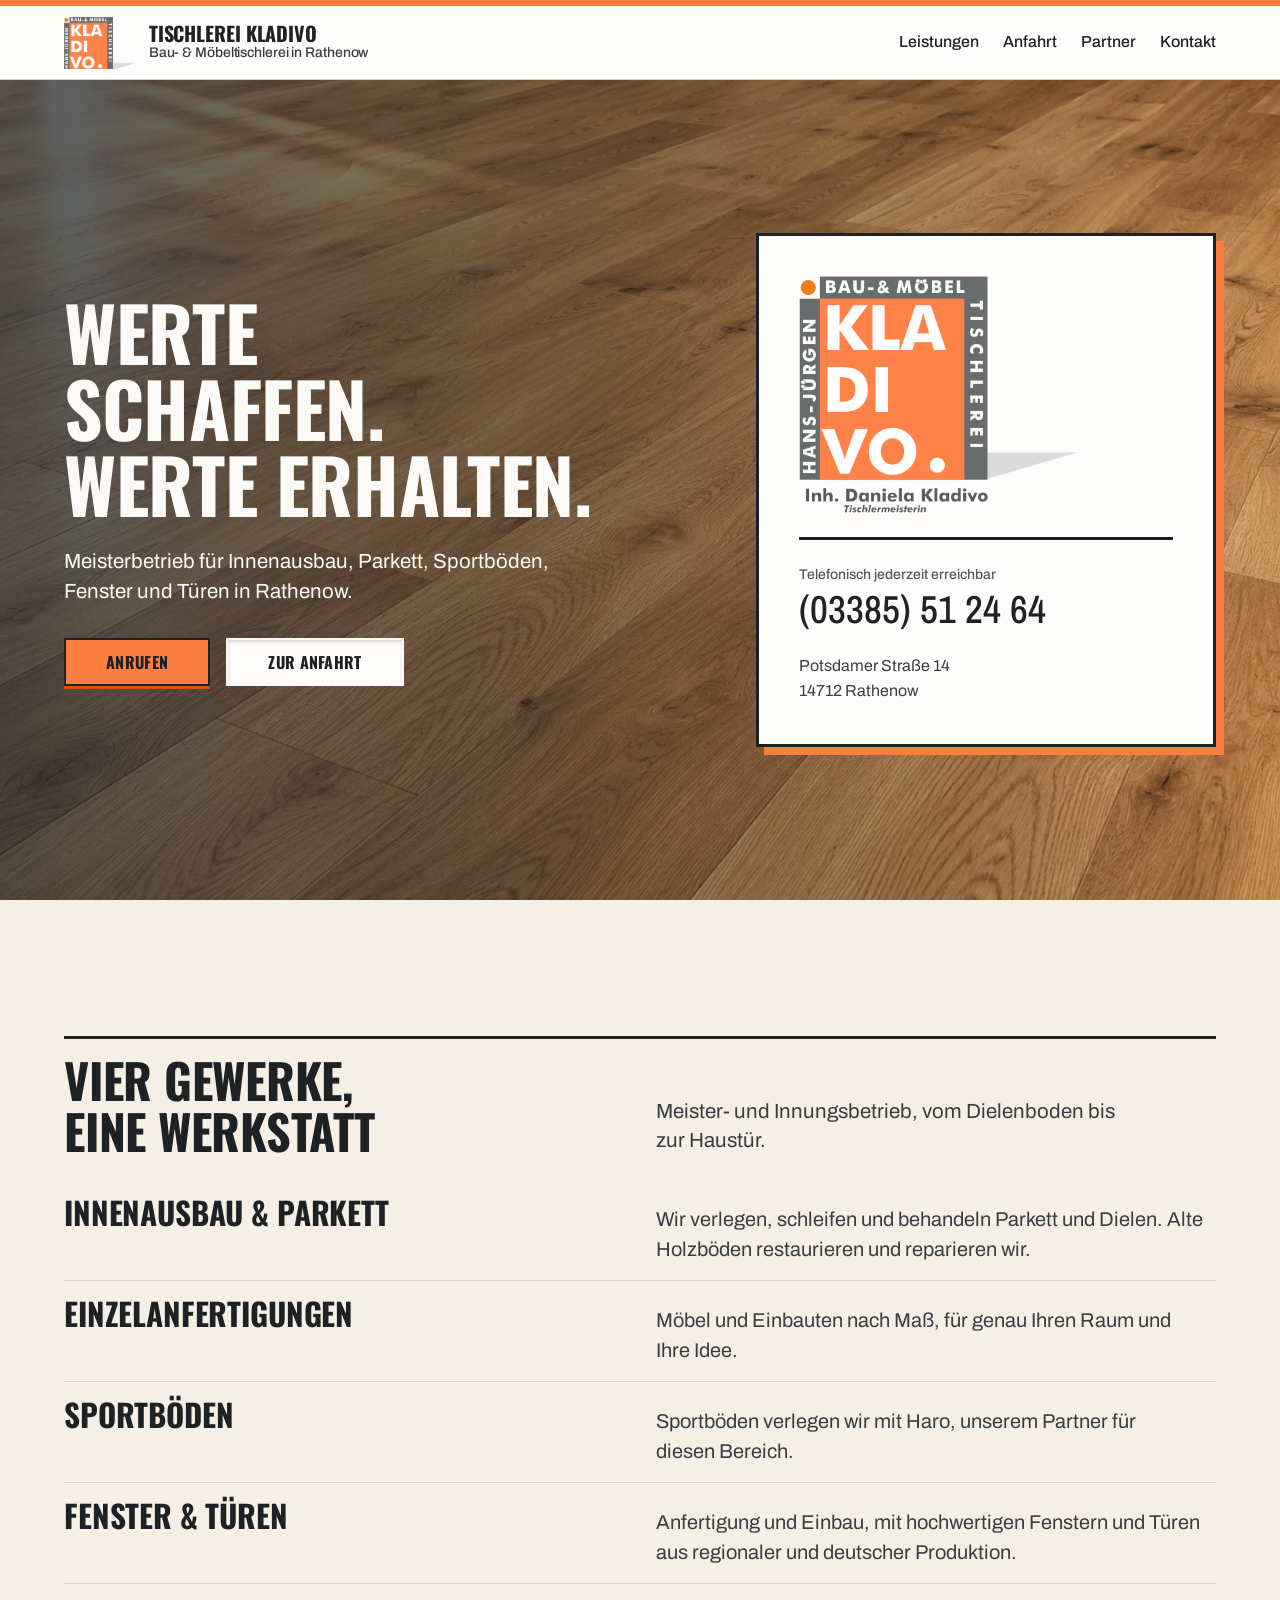
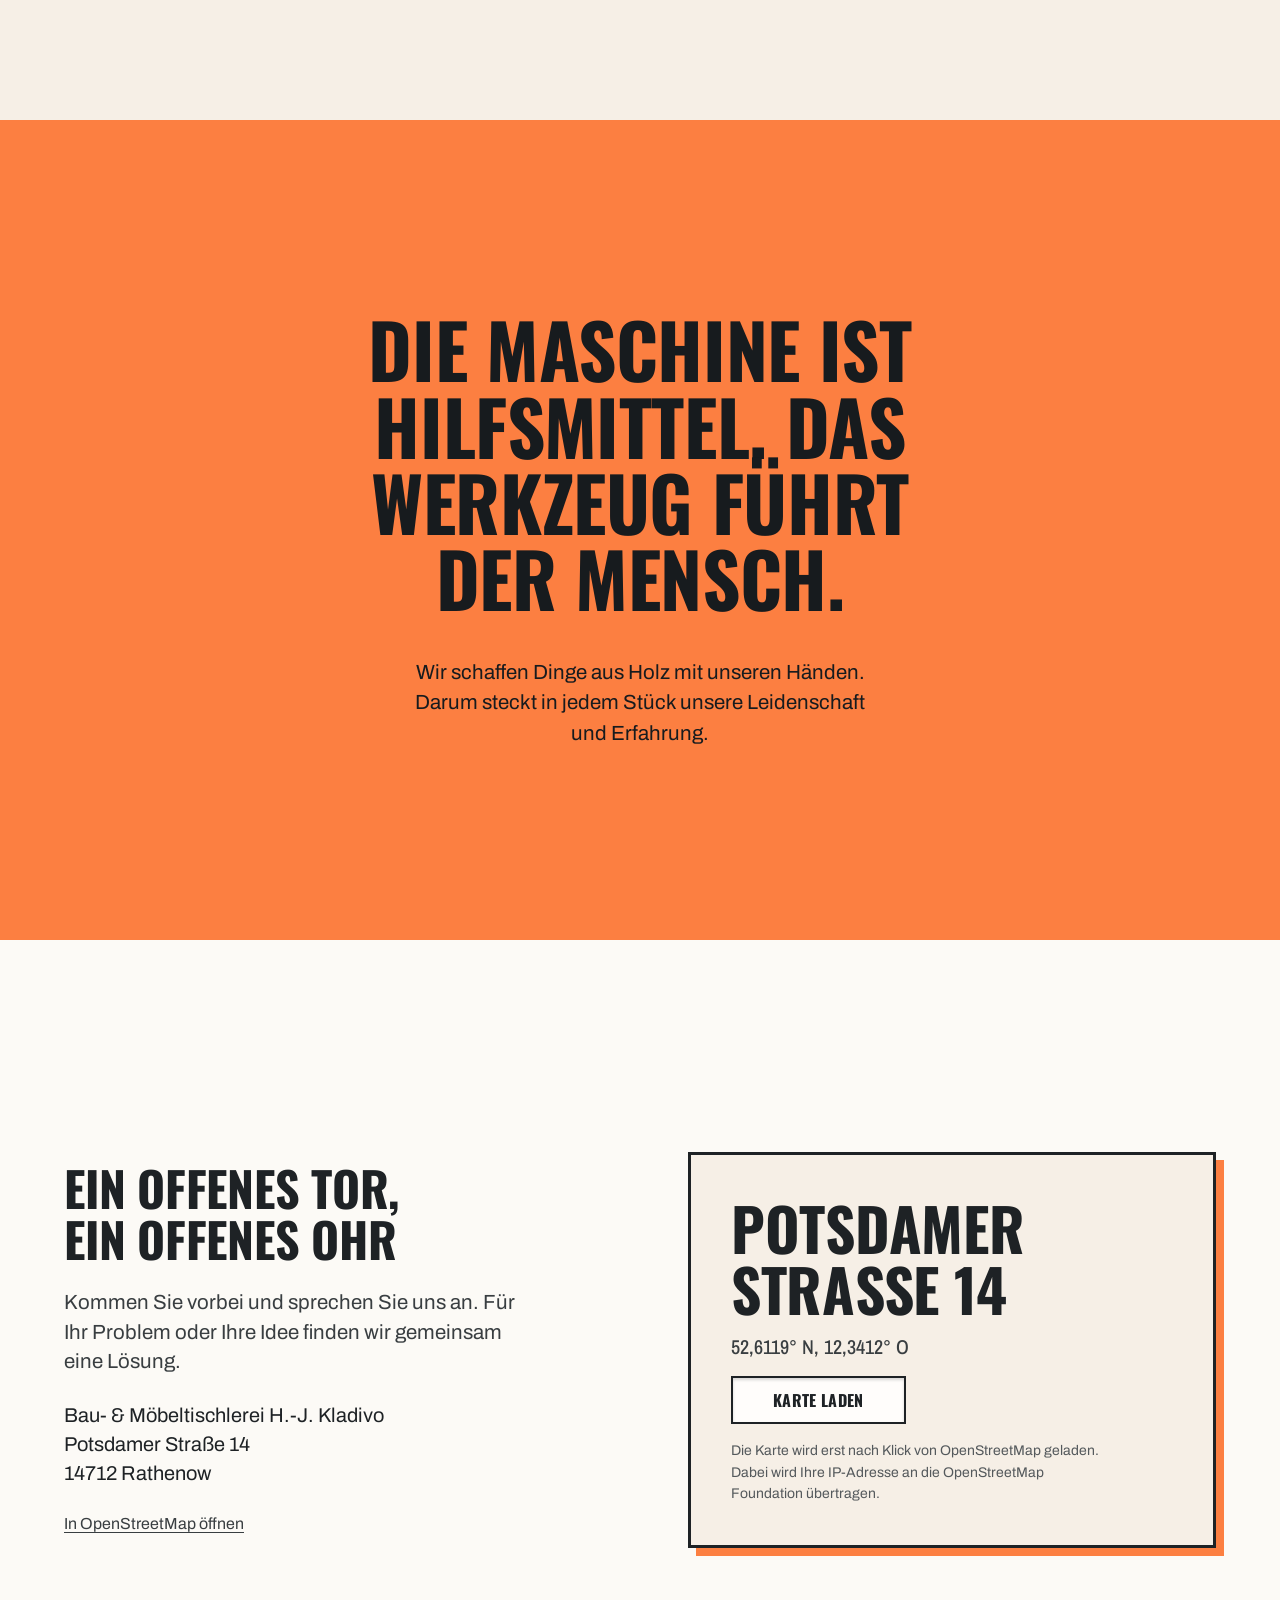
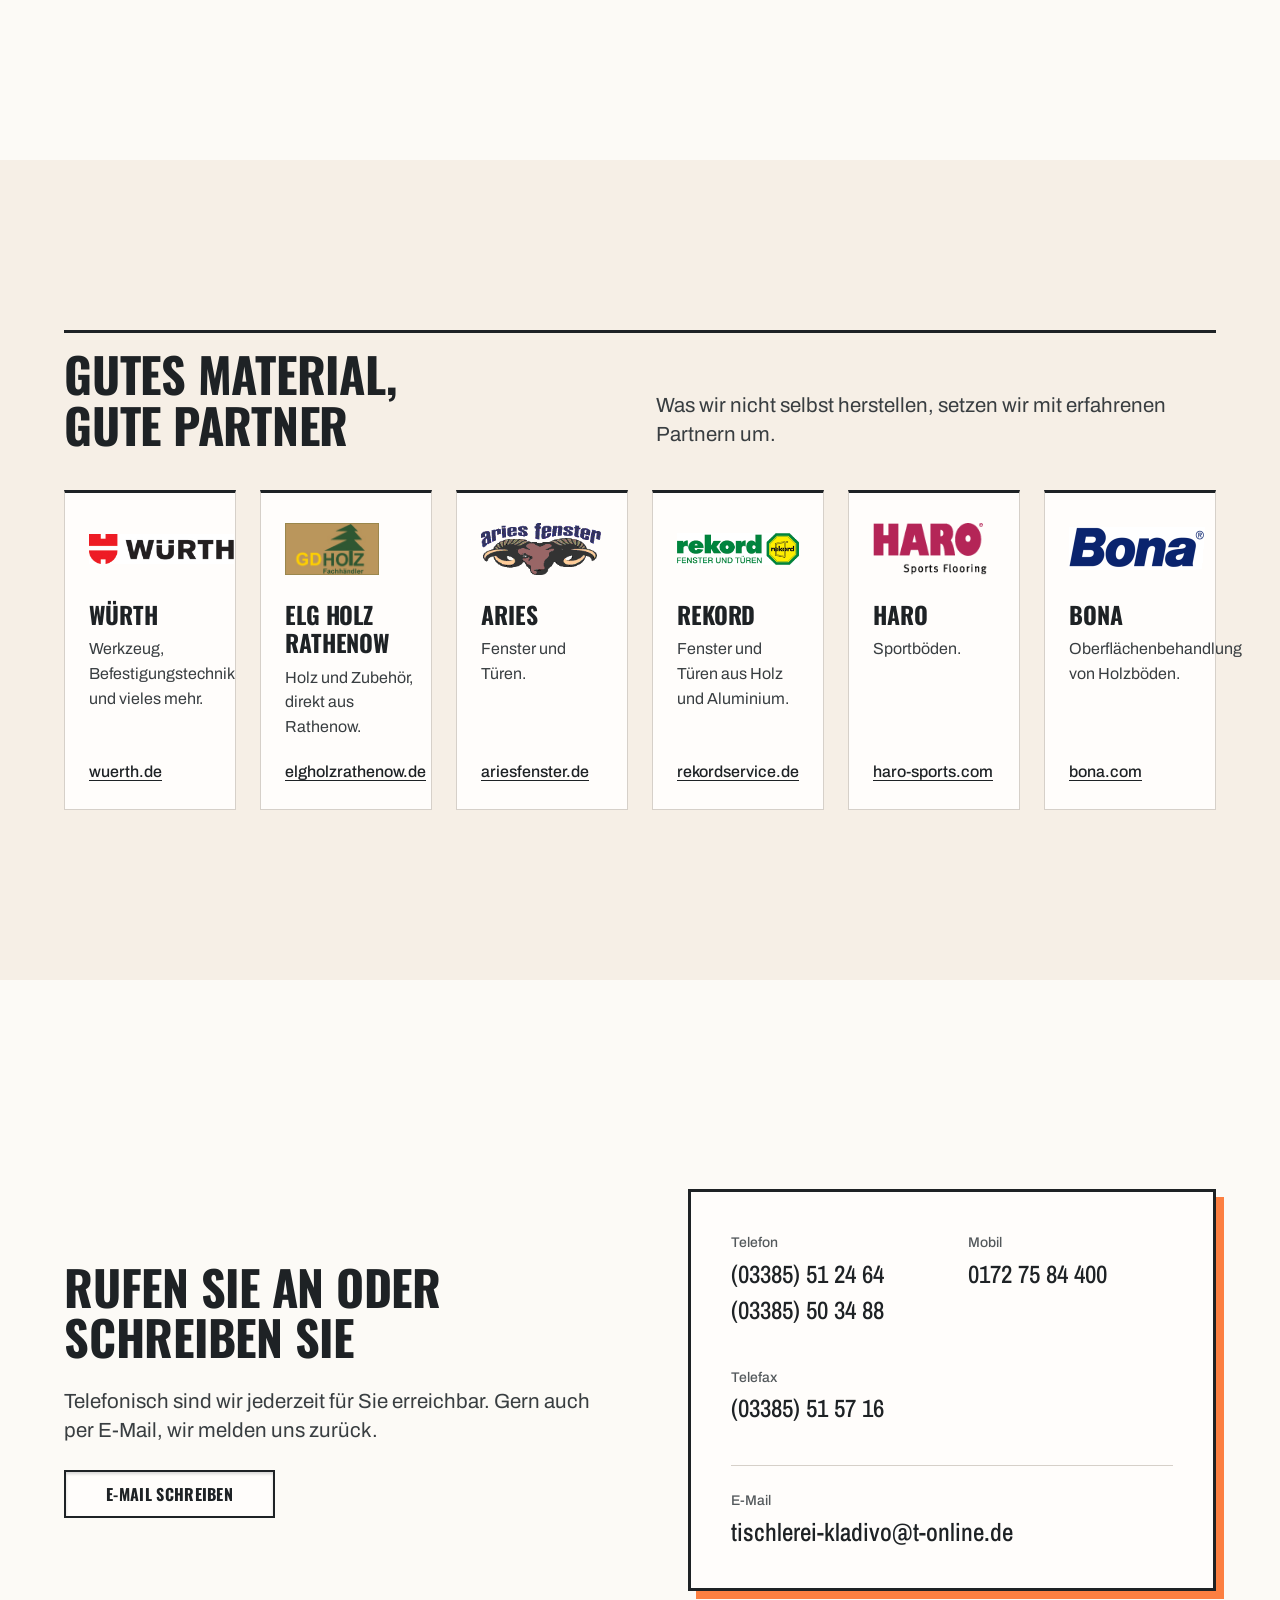
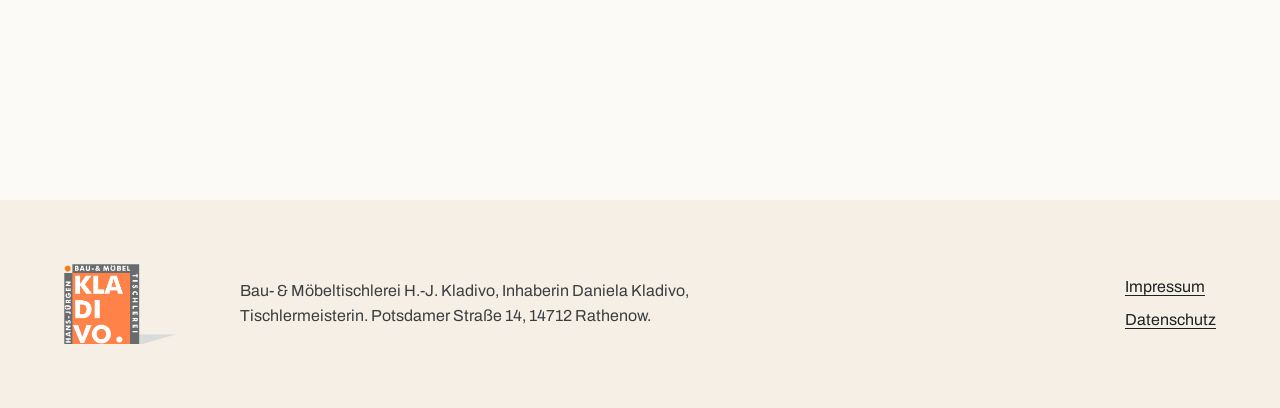
==== commit cb9dc5b2: "Parkettfoto vollflächig im Startbereich Das gelieferte Parkettbild liegt hinter Überschrift und Kont" ====
--- a/index.html
+++ b/index.html
@@ -34,7 +34,11 @@
 
 <main id="inhalt">
 
-  <section class="hero panel" aria-labelledby="hero-titel">
+  <section class="hero hero--photo panel" aria-labelledby="hero-titel">
+    <picture class="hero__photo">
+      <source type="image/webp" srcset="assets/img/parkett-960.webp 960w, assets/img/parkett-1672.webp 1672w" sizes="100vw">
+      <img src="assets/img/parkett-1672.jpg" srcset="assets/img/parkett-960.jpg 960w, assets/img/parkett-1672.jpg 1672w" sizes="100vw" width="1672" height="941" alt="" fetchpriority="high">
+    </picture>
     <div class="container hero__inner">
       <div class="hero__text">
         <h1 id="hero-titel">Werte schaffen.<br>Werte erhalten.</h1>
--- a/assets/css/site.css
+++ b/assets/css/site.css
@@ -1,5 +1,5 @@
 /* Hallmark · shape: site board (full-screen panels: contact plate, rows, statement, visit split, partner tiles, contact plate) · genre: editorial · theme: custom (from Formwork, repainted on request) · job: hire · idea: "the workshop's own sign, set out in daylight" · vibe: "bright workshop, warm white, logo orange, plain talk"
- * paper: oklch(98.5% 0.006 75) · accent: oklch(73% 0.17 45) · display: Oswald · body: Archivo · hero: Counter · nav: sticky edge-aligned bar under an orange strip, logo and wordmark left, four anchor links right, a menu disclosure under 60rem · footer: colophon block · imagery: the owner's logo and the partners' own logos · signature: the original Kladivo logo on a white plate with a hard orange shadow, beside the phone number
+ * paper: oklch(98.5% 0.006 75) · accent: oklch(73% 0.17 45) · display: Oswald · body: Archivo · hero: Counter · nav: sticky edge-aligned bar under an orange strip, logo and wordmark left, four anchor links right, a menu disclosure under 60rem · footer: colophon block · imagery: one supplied parquet photograph full-bleed behind the hero, the owner's logo and the partners' own logos · signature: the original Kladivo logo on a white plate with a hard orange shadow, beside the phone number
  * axes: light/display-condensed/warm · posture: committed (the logo orange carries the statement panel, the strip and the plate shadows) · contrast: pass · fold: pass · v2.0.0 */
 /* Hallmark · pre-emit critique: P4 H5 E4 S4 R4 V4 · weakest: R, the orange field is loud; kept to one panel, the strip and the plate shadows so it reads as the logo, not as a sale */
 @import url("./tokens.css");
@@ -62,6 +62,19 @@
 .sign__phone a:hover { color: var(--color-accent-deep); text-decoration: underline; text-decoration-thickness: 2px; }
 .sign address { font-style: normal; color: var(--color-ink-2); }
 
+/* Startbereich mit Parkettfoto, vollflächig hinter Text und Tafel */
+.hero--photo { position: relative; isolation: isolate; overflow: clip; background: var(--color-ink); }
+.hero__photo, .hero__photo img { position: absolute; inset: 0; width: 100%; height: 100%; max-width: none; }
+.hero__photo img { object-fit: cover; object-position: 60% 50%; }
+.hero--photo::before { content: ""; position: absolute; inset: 0; z-index: 1; pointer-events: none;
+  background: linear-gradient(90deg, color-mix(in oklab, var(--color-ink) 74%, transparent) 0%, color-mix(in oklab, var(--color-ink) 52%, transparent) 45%, color-mix(in oklab, var(--color-ink) 12%, transparent) 100%); }
+.hero--photo > .container { position: relative; z-index: 2; }
+.hero--photo h1 { color: var(--color-plate-ink); }
+.hero--photo .lead { color: var(--color-plate-ink); }
+.hero--photo .btn--secondary { border-color: var(--color-plate-ink); }
+.hero--photo { --color-focus: var(--color-accent); }
+.hero--photo .sign { --color-focus: var(--color-focus-base); }
+
 /* Leistungen */
 .rows { margin: 0; padding: 0; list-style: none; }
 .rows li { display: grid; grid-template-columns: minmax(0, 1fr) minmax(0, 1fr); gap: var(--gap-columns); align-items: baseline; padding-block: var(--space-xl); border-bottom: var(--rule-hair) solid var(--color-rule); }
@@ -170,6 +183,8 @@
   .menu[open] .nav__links a { display: block; padding: var(--space-sm) var(--space-lg); font-size: var(--text-lg); }
   .hero__inner, .visit, .contact { grid-template-columns: minmax(0, 1fr); }
   .hero__inner { gap: var(--space-xl); }
+  .hero--photo::before { background: linear-gradient(180deg, color-mix(in oklab, var(--color-ink) 70%, transparent) 0%, color-mix(in oklab, var(--color-ink) 58%, transparent) 60%, color-mix(in oklab, var(--color-ink) 40%, transparent) 100%); }
+  .hero__photo img { object-position: 30% 50%; }
   .sign { justify-self: stretch; width: 100%; grid-template-columns: minmax(0, 2fr) minmax(0, 3fr); align-items: center; column-gap: var(--space-xl); }
   .sign img { grid-row: span 2; }
   .sign__phone { border-top: 0; padding-top: 0; }
@@ -184,7 +199,7 @@
 @media (max-width: 40rem) {
   .sign { grid-template-columns: minmax(0, 1fr); padding: var(--space-lg); gap: var(--space-md); }
   .sign img { display: none; }
-  .sign__phone { border-top: var(--rule-bar) solid var(--color-ink); padding-top: var(--space-md); }
+  .sign__phone { border-top: 0; padding-top: 0; }
   .sign__phone a { font-size: var(--text-2xl); }
   .rows li { grid-template-columns: minmax(0, 1fr); gap: var(--space-xs); padding-block: var(--space-md); }
   .rows h3 { font-size: var(--text-xl); }
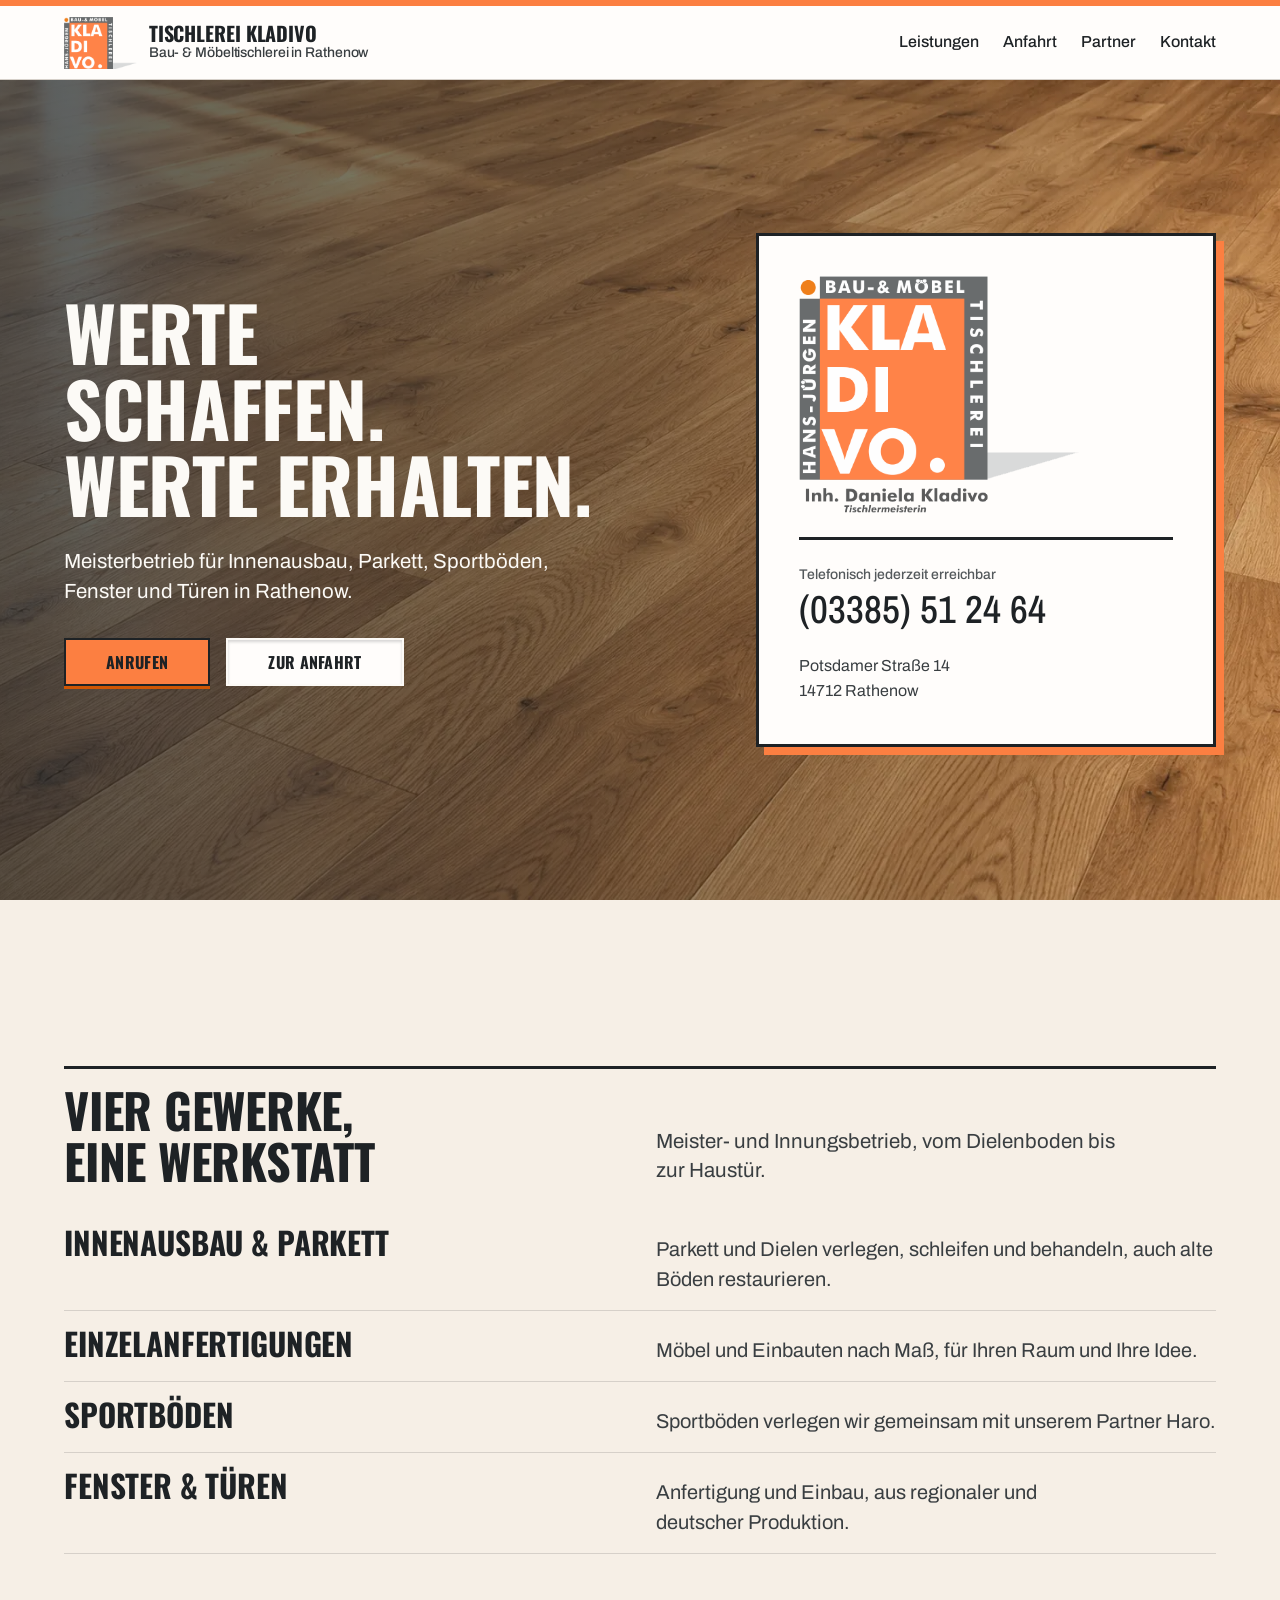
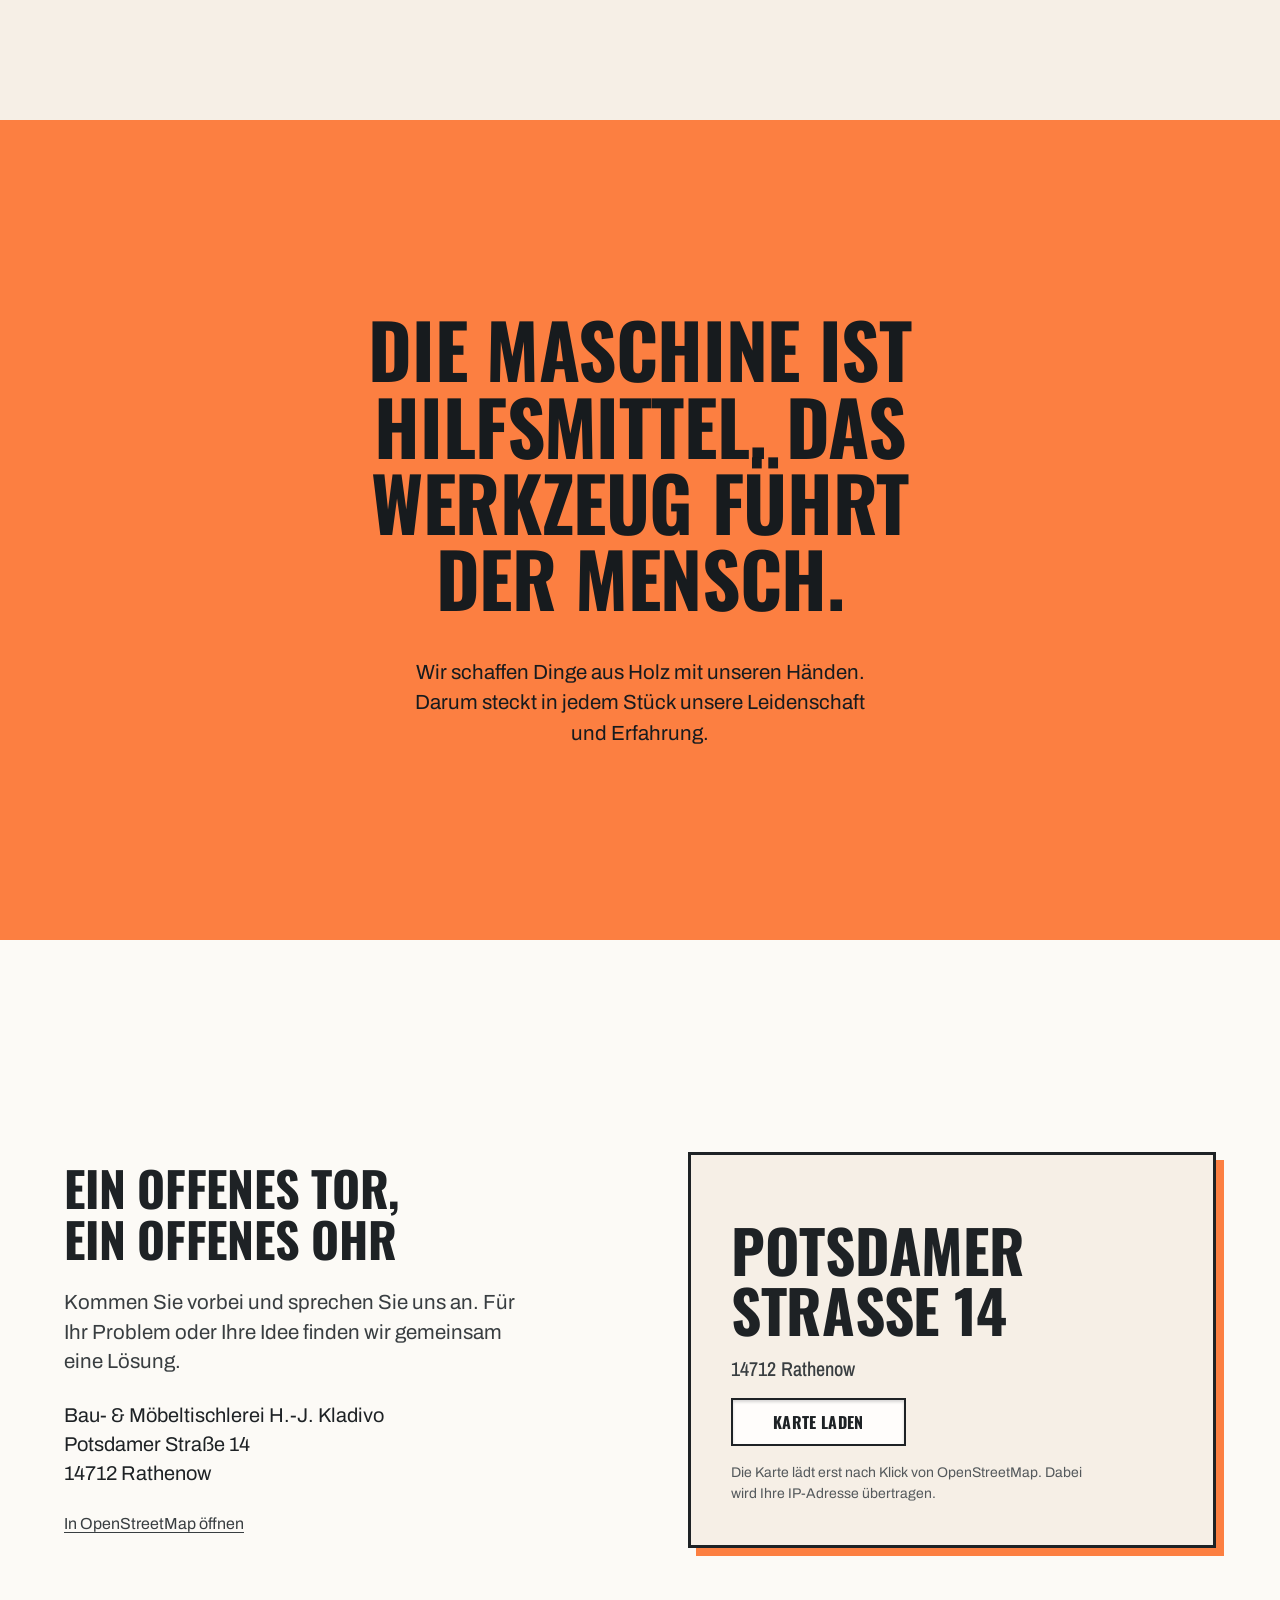
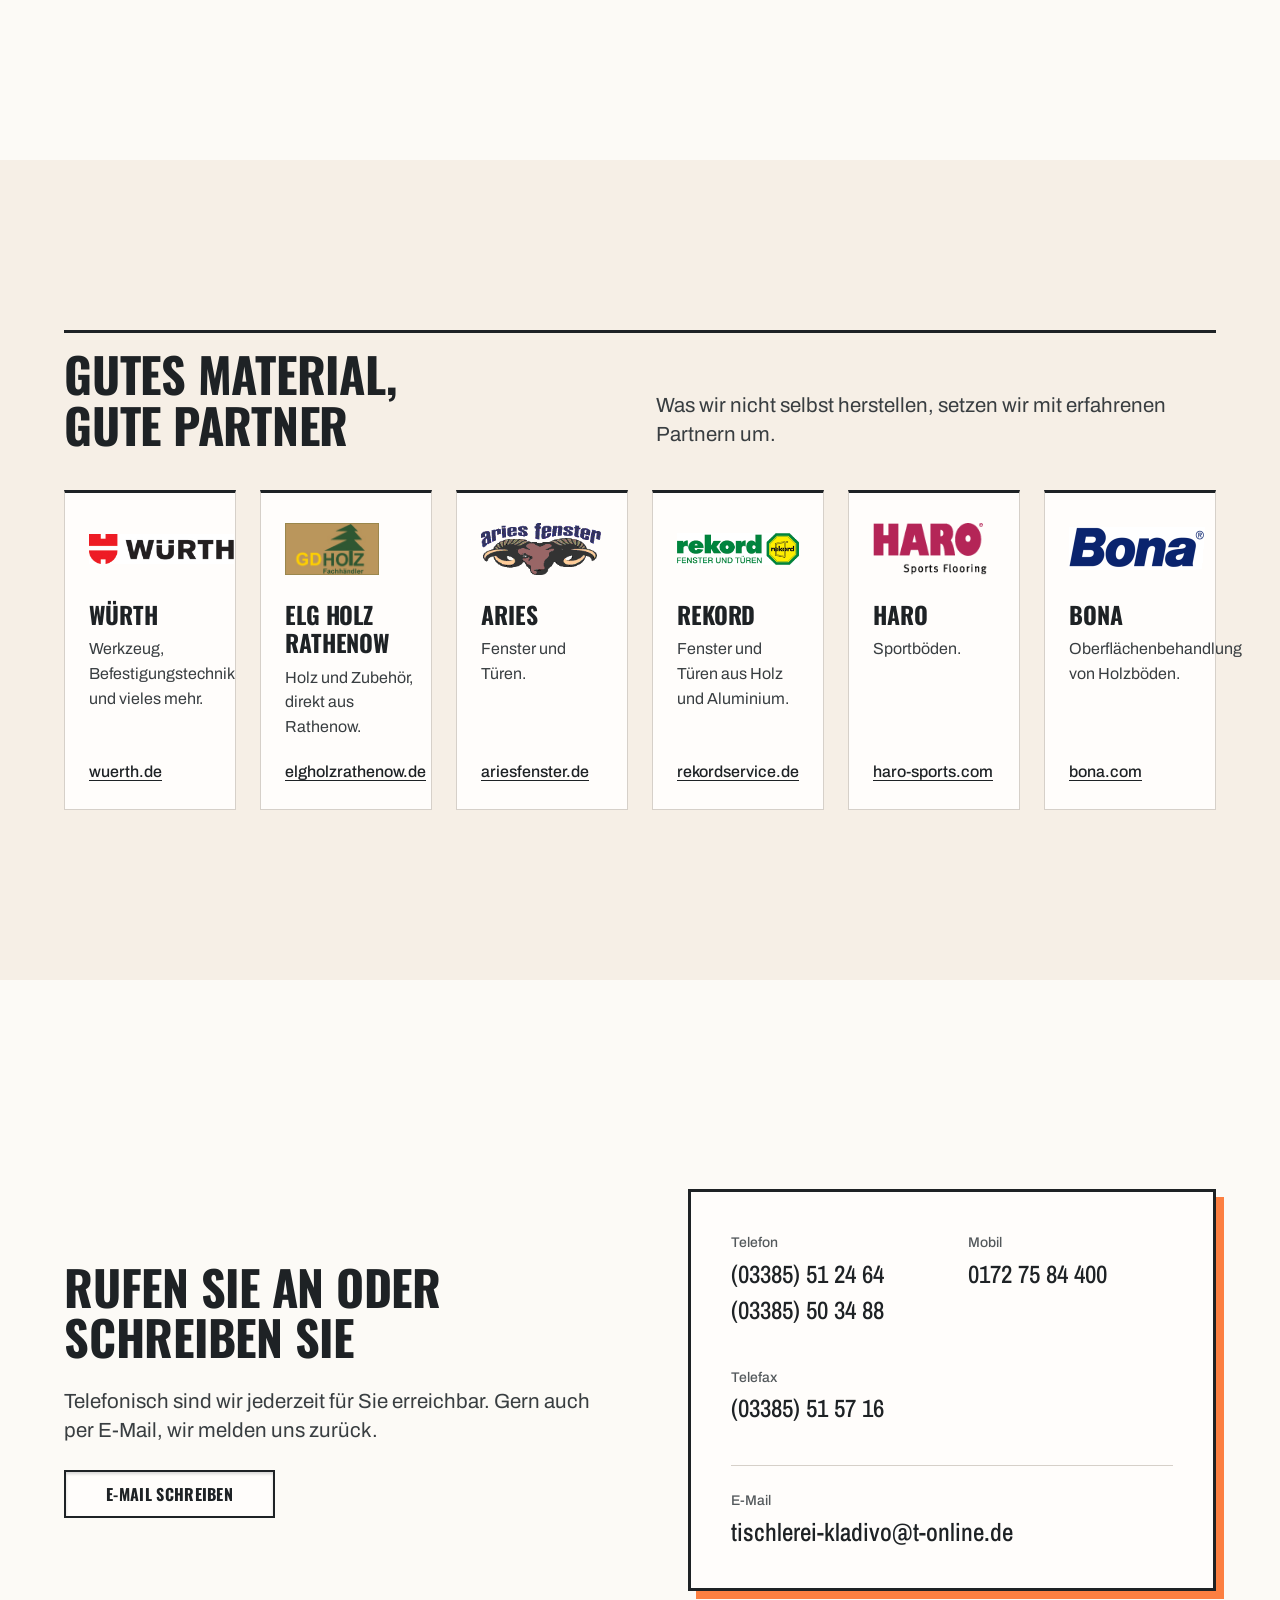
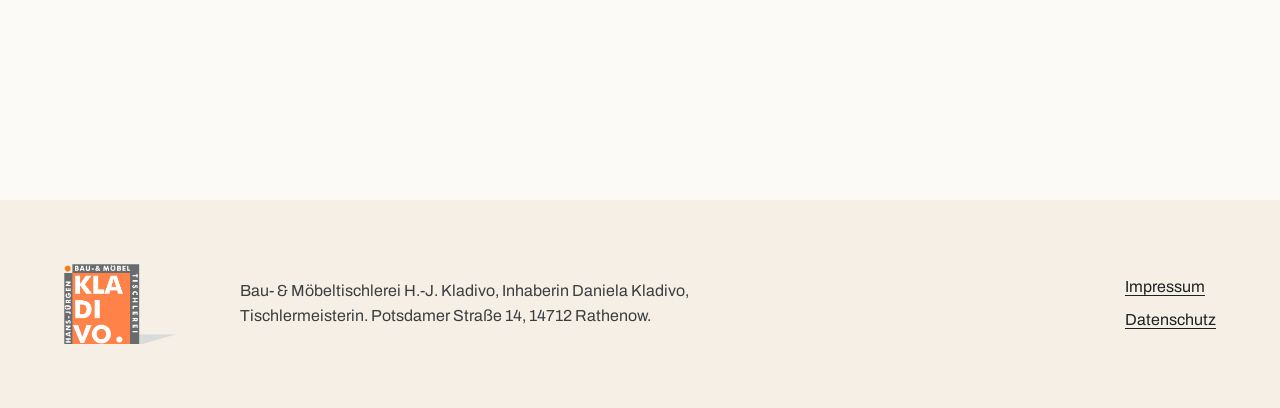
==== commit 5dd3e3e1: "Handy-Ansicht kompakter: jede Sektion passt auf einen Bildschirm Auf Handys straffere Abstände, kürz" ====
--- a/index.html
+++ b/index.html
@@ -68,19 +68,19 @@
       <ul class="rows">
         <li>
           <h3>Innenausbau & Parkett</h3>
-          <p>Wir verlegen, schleifen und behandeln Parkett und Dielen. Alte Holzböden restaurieren und reparieren wir.</p>
+          <p>Parkett und Dielen verlegen, schleifen und behandeln, auch alte Böden restaurieren.</p>
         </li>
         <li>
           <h3>Einzelanfertigungen</h3>
-          <p>Möbel und Einbauten nach Maß, für genau Ihren Raum und Ihre Idee.</p>
+          <p>Möbel und Einbauten nach Maß, für Ihren Raum und Ihre Idee.</p>
         </li>
         <li>
           <h3>Sportböden</h3>
-          <p>Sportböden verlegen wir mit Haro, unserem Partner für diesen Bereich.</p>
+          <p>Sportböden verlegen wir gemeinsam mit unserem Partner Haro.</p>
         </li>
         <li>
           <h3>Fenster & Türen</h3>
-          <p>Anfertigung und Einbau, mit hochwertigen Fenstern und Türen aus regionaler und deutscher Produktion.</p>
+          <p>Anfertigung und Einbau, aus regionaler und deutscher Produktion.</p>
         </li>
       </ul>
     </div>
@@ -106,11 +106,11 @@
       <div class="map" id="karte" aria-label="Lage der Tischlerei">
         <div class="map__rest">
           <p class="map__street">Potsdamer Straße 14</p>
-          <p class="map__coords">52,6119° N, 12,3412° O</p>
+          <p class="map__coords">14712 Rathenow</p>
           <div class="actions">
             <button class="btn btn--secondary" type="button" id="karte-laden" hidden>Karte laden</button>
           </div>
-          <p class="map__note">Die Karte wird erst nach Klick von OpenStreetMap geladen. Dabei wird Ihre IP-Adresse an die OpenStreetMap Foundation übertragen.</p>
+          <p class="map__note">Die Karte lädt erst nach Klick von OpenStreetMap. Dabei wird Ihre IP-Adresse übertragen.</p>
         </div>
       </div>
     </div>
@@ -169,7 +169,7 @@
         <h2 id="kontakt-titel">Rufen Sie an oder schreiben Sie</h2>
         <p class="lead">Telefonisch sind wir jederzeit für Sie erreichbar. Gern auch per E-Mail, wir melden uns zurück.</p>
         <div class="actions">
-          <a class="btn btn--secondary" href="mailto:tischlerei-kladivo@t-online.de">E-Mail schreiben</a>
+          <a class="btn btn--secondary contact__mail" href="mailto:tischlerei-kladivo@t-online.de">E-Mail schreiben</a>
         </div>
       </div>
       <dl class="plate contacts">
--- a/assets/css/site.css
+++ b/assets/css/site.css
@@ -218,5 +218,41 @@
   .footer img { width: 88px; }
 }
 
+/* Handy kompakt: jede Sektion soll auf einen Bildschirm passen (iPhone 15/16, Plus, Pro Max, gängige Android) */
+@media (max-width: 40rem) {
+  :root { --panel-pad: var(--space-lg); --head-gap: var(--space-md); }
+  .head { padding-top: var(--space-sm); }
+  .head .lead, .visit__text .lead, .contact__text .lead { font-size: var(--text-md); line-height: 1.45; }
+  .rows li { padding-block: var(--space-sm); gap: var(--space-2xs); }
+  .rows li:first-child { padding-top: 0; }
+  .rows h3 { font-size: var(--text-lg); }
+  .statement { gap: var(--space-lg); }
+  .visit { gap: var(--space-lg); }
+  .visit__text { gap: var(--space-sm); }
+  .visit__text address { display: none; }
+  .map { aspect-ratio: auto; }
+  .map__rest { gap: var(--space-sm); }
+  .map__street { font-size: var(--text-3xl); }
+  .partner { position: relative; padding: var(--space-sm); gap: var(--space-3xs); }
+  .partner__logo { height: 44px; margin-bottom: var(--space-2xs); }
+  .partner__logo img { max-height: 40px; }
+  .partner h3 { font-size: var(--text-md); }
+  .partner p { font-size: var(--text-sm); line-height: 1.4; }
+  .partner a { position: static; font-size: 0; margin: 0; }
+  .partner a::after { content: ""; position: absolute; inset: 0; }
+  .partner:has(a:focus-visible) { outline: 2px solid var(--color-focus); outline-offset: 2px; }
+  .contact { gap: var(--space-lg); }
+  .contact__text { gap: var(--space-sm); }
+  .contact__mail { display: none; }
+  .contacts { grid-template-columns: repeat(2, minmax(0, 1fr)); gap: var(--space-md) var(--space-lg); padding: var(--space-lg); }
+  .contacts dd { font-size: var(--text-lg); }
+  .contacts .wide { padding-top: var(--space-md); }
+}
+
+@media (max-width: 40rem) and (max-height: 45rem), (max-width: 24rem) {
+  .partner p { display: none; }
+  .partner__logo { height: 40px; }
+}
+
 /* Niedrige Bildschirme (Laptop, Handy quer): Sektionen nicht künstlich strecken */
 @media (max-height: 34rem) { .panel { min-height: 0; } }
